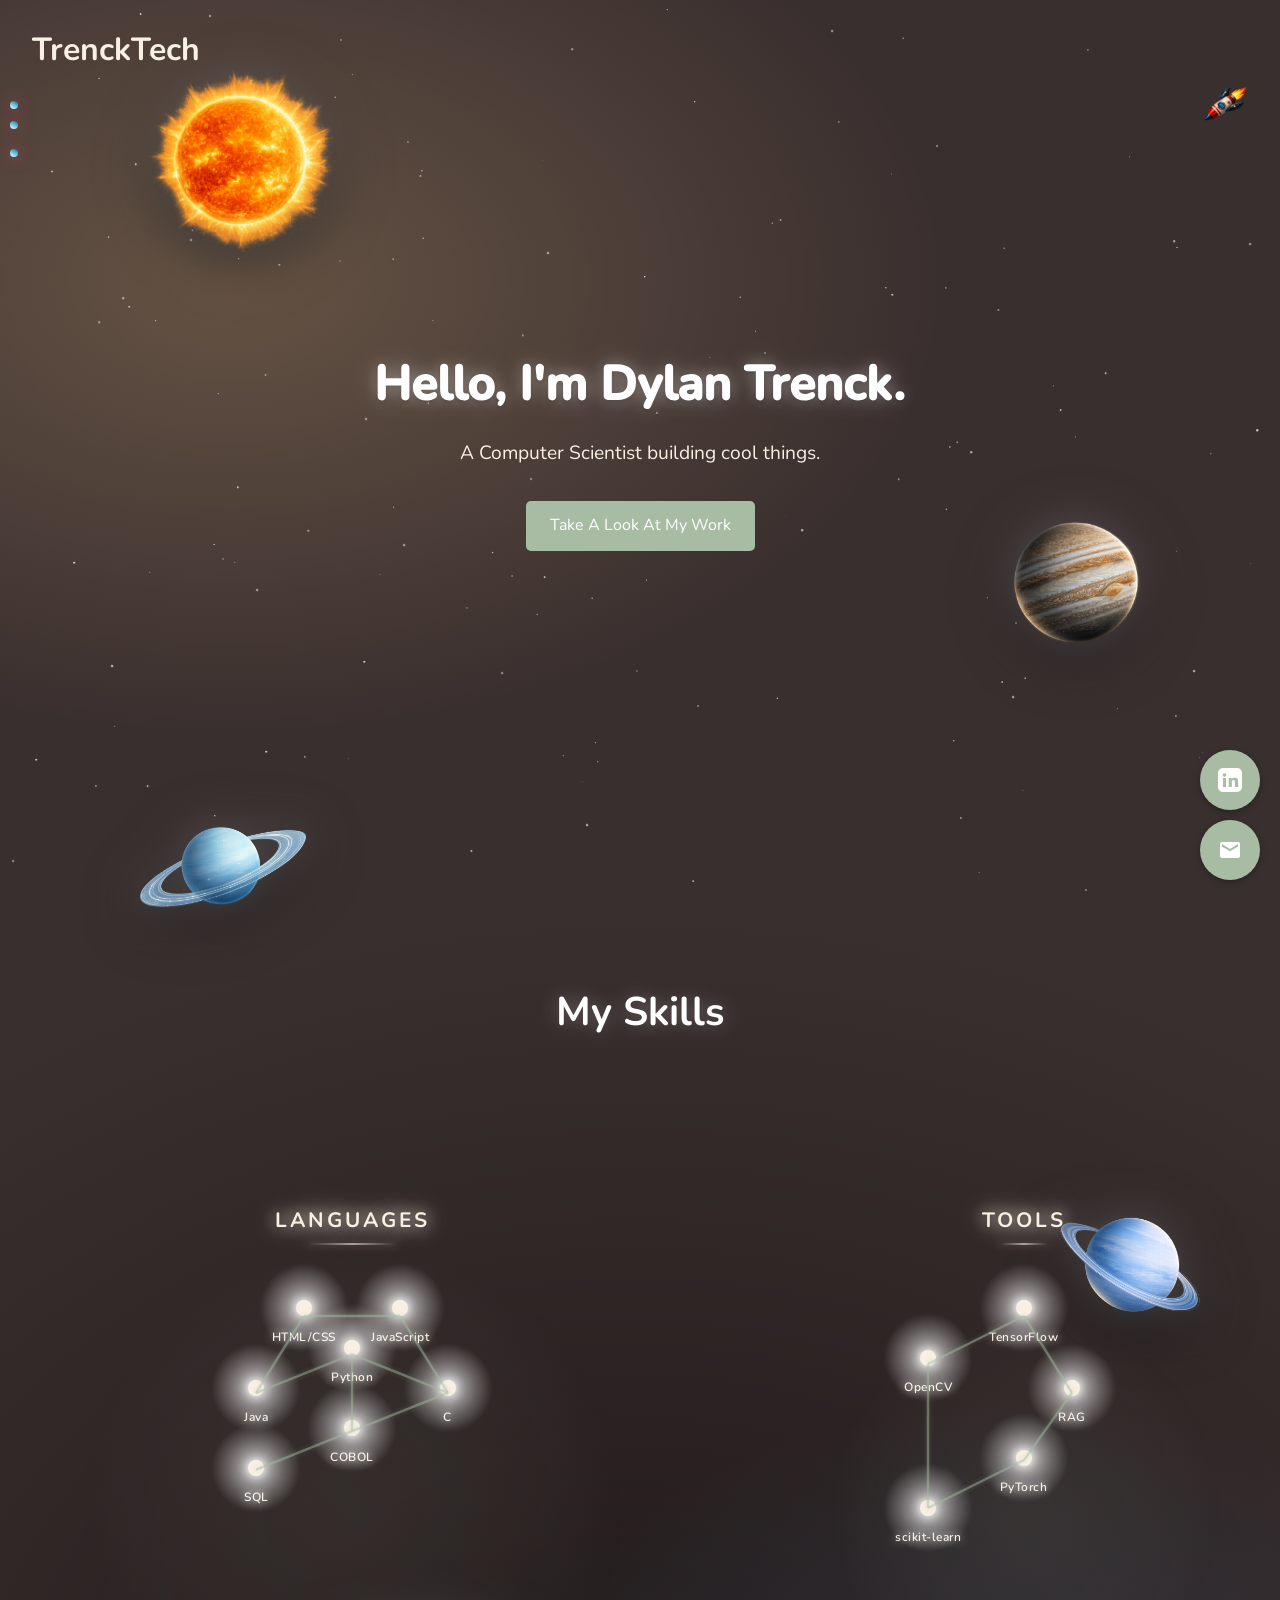
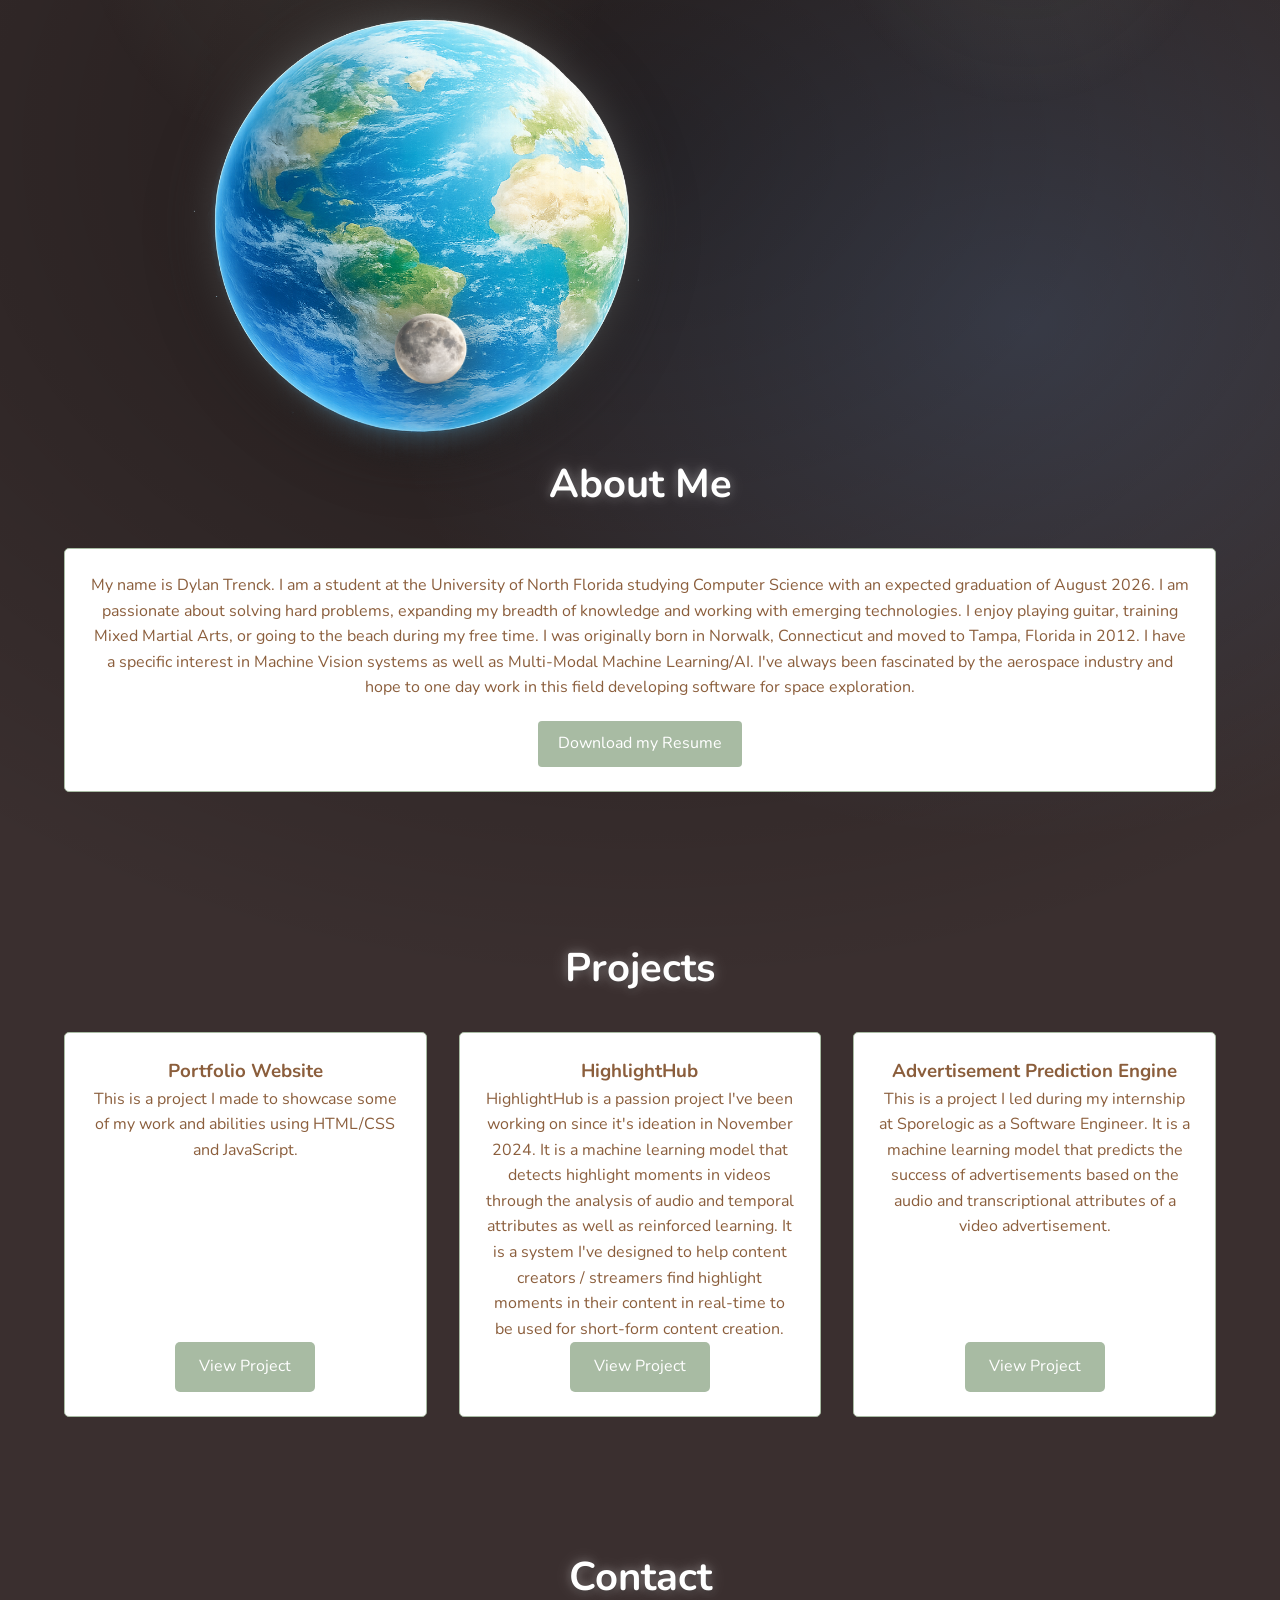
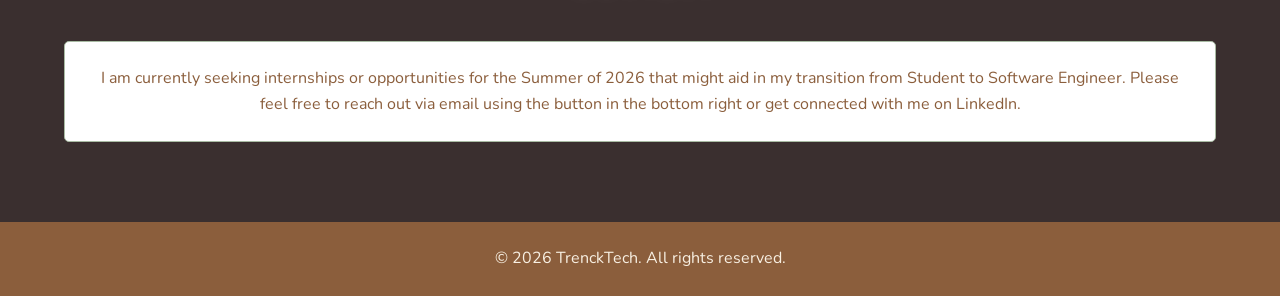
==== index.html @ 8d2ae5d1 "Combine backend/frontend into Languages constellation and add visual enhancements: animated line glo" ====
<!DOCTYPE html>
<html lang="en">
  <head>
    <meta charset="UTF-8" />
    <meta name="viewport" content="width=device-width, initial-scale=1.0" />
    <title>Dylan Trenck</title>
    <link rel="stylesheet" href="style.css" />
    <link rel="icon" type="image/png" sizes="32x32" href="favicon.png" />
    <link
      href="https://fonts.googleapis.com/css2?family=Nunito:wght@200;400;700&display=swap"
      rel="stylesheet"
    />
    <script type="text/javascript" src="https://cdn.emailjs.com/dist/email.min.js"></script>
<script type="text/javascript">
  (function(){
    emailjs.init("MNO8g5jrIziB_MhZz");
  })();
</script>

  </head>
  <body>
    <!-- Background containers for non-interactive elements (rocket, planets, shooting stars) -->
     <div class="background-stars"></div>
    <div class="rocket"></div>
    <img
      src="planets/RealSun.png"
      class="planet sun"
      alt="Planet Sun"
      data-speed="0.2"
    />
    <img
      src="planets/RealJupiter.png"
      class="planet jupiter"
      alt="Planet Jupiter"
      data-speed="0.2"
    />
    <img
      src="planets/RealUranus.png"
      class="planet uranus"
      alt="Planet Uranus"
      data-speed="0.2"
    />
    <img
      src="planets/RealNeptune.png"
      class="planet neptune"
      alt="Planet Neptune"
      data-speed="0.1"
    />
    <img
      src="planets/RealEarth.png"
      class="planet earth"
      alt="Planet Earth"
      data-speed="0.05"
    />
    <img
      src="planets/RealMoon.png"
      class="planet moon"
      alt="Planet Moon"
      data-speed="0.1"
    />

    <!-- Shooting Stars Container -->
    <div class="shooting-stars">
      <div class="shooting-star" style="animation-delay: 0s;"></div>
      <div class="shooting-star" style="animation-delay: 3s;"></div>
      <div class="shooting-star" style="animation-delay: 5s;"></div>
     
    </div>

    <!-- Main content container (scrollable) -->
    <div class="content">
      <a href="index.html" class="site-logo">
              TrenckTech
            </a>

      <!-- Hero Section -->
      <section id="hero">
        <div class="container hero-content">
          <h1>Hello, I'm Dylan Trenck.</h1>
          <p>A Computer Scientist building cool things.</p>
          <a href="#skills" class="btn">Take A Look At My Work</a>
        </div>
      </section>

      <!-- Skills Section -->
      <section id="skills">
        <div class="container">
          <h2>My Skills</h2>
          <div class="constellation-container">
            <svg class="constellation-lines" viewBox="0 0 1200 800" preserveAspectRatio="xMidYMid meet">
              <!-- Languages Constellation - Orion-inspired pattern (7 stars) -->
              <!-- Main belt: Java->Python->C -->
              <line x1="200" y1="280" x2="300" y2="240" class="constellation-line" data-constellation="languages"/>
              <line x1="300" y1="240" x2="400" y2="280" class="constellation-line" data-constellation="languages"/>
              <!-- Top stars: HTML/CSS->JavaScript -->
              <line x1="250" y1="200" x2="350" y2="200" class="constellation-line" data-constellation="languages"/>
              <!-- Bottom stars: COBOL->SQL -->
              <line x1="300" y1="320" x2="200" y2="360" class="constellation-line" data-constellation="languages"/>
              <!-- Cross connections -->
              <line x1="250" y1="200" x2="200" y2="280" class="constellation-line" data-constellation="languages"/>
              <line x1="350" y1="200" x2="400" y2="280" class="constellation-line" data-constellation="languages"/>
              <line x1="300" y1="240" x2="300" y2="320" class="constellation-line" data-constellation="languages"/>
              <line x1="400" y1="280" x2="300" y2="320" class="constellation-line" data-constellation="languages"/>
              
              <!-- Tools Constellation - Lyra (Harp shape) -->
              <!-- Connecting lines forming the harp pattern -->
              <line x1="900" y1="250" x2="1000" y2="200" class="constellation-line" data-constellation="tools"/>
              <line x1="1000" y1="200" x2="1050" y2="280" class="constellation-line" data-constellation="tools"/>
              <line x1="1050" y1="280" x2="1000" y2="350" class="constellation-line" data-constellation="tools"/>
              <line x1="1000" y1="350" x2="900" y2="400" class="constellation-line" data-constellation="tools"/>
              <line x1="900" y1="400" x2="900" y2="250" class="constellation-line" data-constellation="tools"/>
            </svg>
            
            <!-- Languages Constellation Group (Backend + Frontend combined) -->
            <div class="constellation-group" data-constellation="languages">
              <div class="constellation-label" style="left: 25%; top: 12%;">Languages</div>
              
              <!-- Orion-inspired pattern: 7 stars -->
              <!-- Top row: HTML/CSS, JavaScript -->
              <div class="star" data-skill="HTML/CSS" style="left: 20.8%; top: 25%;" data-level="90" data-years="4" data-projects="15">
                <div class="star-glow"></div>
                <div class="star-core"></div>
                <div class="star-label">HTML/CSS</div>
                <div class="star-tooltip">
                  <strong>HTML/CSS</strong><br>
                  Level: Expert (90%)<br>
                  Experience: 4 years<br>
                  Projects: 15+
                </div>
              </div>
              
              <div class="star" data-skill="JavaScript" style="left: 29.2%; top: 25%;" data-level="80" data-years="3" data-projects="10">
                <div class="star-glow"></div>
                <div class="star-core"></div>
                <div class="star-label">JavaScript</div>
                <div class="star-tooltip">
                  <strong>JavaScript</strong><br>
                  Level: Advanced (80%)<br>
                  Experience: 3 years<br>
                  Projects: 10+
                </div>
              </div>
              
              <!-- Middle belt: Java, Python, C -->
              <div class="star" data-skill="Java" style="left: 16.7%; top: 35%;" data-level="90" data-years="4" data-projects="8">
                <div class="star-glow"></div>
                <div class="star-core"></div>
                <div class="star-label">Java</div>
                <div class="star-tooltip">
                  <strong>Java</strong><br>
                  Level: Expert (90%)<br>
                  Experience: 4 years<br>
                  Projects: 8+
                </div>
              </div>
              
              <div class="star" data-skill="Python" style="left: 25%; top: 30%;" data-level="85" data-years="3" data-projects="12">
                <div class="star-glow"></div>
                <div class="star-core"></div>
                <div class="star-label">Python</div>
                <div class="star-tooltip">
                  <strong>Python</strong><br>
                  Level: Advanced (85%)<br>
                  Experience: 3 years<br>
                  Projects: 12+
                </div>
              </div>
              
              <div class="star" data-skill="C" style="left: 33.3%; top: 35%;" data-level="85" data-years="3" data-projects="6">
                <div class="star-glow"></div>
                <div class="star-core"></div>
                <div class="star-label">C</div>
                <div class="star-tooltip">
                  <strong>C</strong><br>
                  Level: Advanced (85%)<br>
                  Experience: 3 years<br>
                  Projects: 6+
                </div>
              </div>
              
              <!-- Bottom row: COBOL, SQL -->
              <div class="star" data-skill="COBOL" style="left: 25%; top: 40%;" data-level="75" data-years="2" data-projects="3">
                <div class="star-glow"></div>
                <div class="star-core"></div>
                <div class="star-label">COBOL</div>
                <div class="star-tooltip">
                  <strong>COBOL</strong><br>
                  Level: Proficient (75%)<br>
                  Experience: 2 years<br>
                  Projects: 3+
                </div>
              </div>
              
              <div class="star" data-skill="SQL" style="left: 16.7%; top: 45%;" data-level="75" data-years="3" data-projects="7">
                <div class="star-glow"></div>
                <div class="star-core"></div>
                <div class="star-label">SQL</div>
                <div class="star-tooltip">
                  <strong>SQL</strong><br>
                  Level: Proficient (75%)<br>
                  Experience: 3 years<br>
                  Projects: 7+
                </div>
              </div>
            </div>
            
            <!-- Tools Constellation Group -->
            <div class="constellation-group" data-constellation="tools">
              <div class="constellation-label" style="left: 83.3%; top: 12%;">Tools</div>
              
              <!-- Lyra harp pattern: 5 stars positioned to form harp shape -->
              <!-- Star 1: Top-left of harp -->
              <div class="star" data-skill="OpenCV" style="left: 75%; top: 31.25%;" data-level="80" data-years="2" data-projects="5">
                <div class="star-glow"></div>
                <div class="star-core"></div>
                <div class="star-label">OpenCV</div>
                <div class="star-tooltip">
                  <strong>OpenCV</strong><br>
                  Level: Advanced (80%)<br>
                  Experience: 2 years<br>
                  Projects: 5+
                </div>
              </div>
              
              <!-- Star 2: Top-center of harp -->
              <div class="star" data-skill="TensorFlow" style="left: 83.3%; top: 25%;" data-level="75" data-years="2" data-projects="4">
                <div class="star-glow"></div>
                <div class="star-core"></div>
                <div class="star-label">TensorFlow</div>
                <div class="star-tooltip">
                  <strong>TensorFlow</strong><br>
                  Level: Proficient (75%)<br>
                  Experience: 2 years<br>
                  Projects: 4+
                </div>
              </div>
              
              <!-- Star 3: Right-center of harp -->
              <div class="star" data-skill="RAG" style="left: 87.5%; top: 35%;" data-level="70" data-years="1" data-projects="2">
                <div class="star-glow"></div>
                <div class="star-core"></div>
                <div class="star-label">RAG</div>
                <div class="star-tooltip">
                  <strong>RAG</strong><br>
                  Level: Intermediate (70%)<br>
                  Experience: 1 year<br>
                  Projects: 2+
                </div>
              </div>
              
              <!-- Star 4: Bottom-right of harp -->
              <div class="star" data-skill="PyTorch" style="left: 83.3%; top: 43.75%;" data-level="70" data-years="1" data-projects="3">
                <div class="star-glow"></div>
                <div class="star-core"></div>
                <div class="star-label">PyTorch</div>
                <div class="star-tooltip">
                  <strong>PyTorch</strong><br>
                  Level: Intermediate (70%)<br>
                  Experience: 1 year<br>
                  Projects: 3+
                </div>
              </div>
              
              <!-- Star 5: Bottom-left of harp -->
              <div class="star" data-skill="scikit-learn" style="left: 75%; top: 50%;" data-level="75" data-years="2" data-projects="6">
                <div class="star-glow"></div>
                <div class="star-core"></div>
                <div class="star-label">scikit-learn</div>
                <div class="star-tooltip">
                  <strong>scikit-learn</strong><br>
                  Level: Proficient (75%)<br>
                  Experience: 2 years<br>
                  Projects: 6+
                </div>
              </div>
            </div>
          </div>
        </div>
      </section>

      <!-- About Section -->
      <section id="about">
        <div class="container">
          <h2>About Me</h2>
          <div style="text-align: center;">
            <div class="textbox">
              <p>
                My name is Dylan Trenck. I am a student at the University of North
                Florida studying Computer Science with an expected graduation of
                August 2026. I am passionate about solving hard problems, expanding
                my breadth of knowledge and working with emerging technologies.
                I enjoy playing guitar, training Mixed Martial Arts, or going to the
                beach during my free time. I was originally born in Norwalk,
                Connecticut and moved to Tampa, Florida in 2012. I have a specific
                interest in Machine Vision systems as well as Multi-Modal Machine Learning/AI. I've always
                been fascinated by the aerospace industry and hope to one day work in this field developing software for space exploration.
              </p>

              <div class="resume-section">
                <a
                  href="resume.pdf"
                  download="Dylan_Trenck_Resume.pdf"
                  class="resume-download-btn"
                  >Download my Resume</a
                >
              </div>
            </div>
          </div>
        </div>
      </section>

      <!-- Projects Section -->
      <section id="projects">
        <div class="container">
          <h2>Projects</h2>
          <div class="projects-grid">
            <div class="project">
              <h3>Portfolio Website</h3>
              <p>
                This is a project I made to showcase some of my work and abilities using HTML/CSS and JavaScript.
              </p>
              <a href="https://github.com/DylanTrenck/dylantrenck.github.io/tree/main" target="_blank" class="btn">View Project</a>
            </div>
            <div class="project">
              <h3>HighlightHub</h3>
              <p>
                HighlightHub is a passion project I've been working on since it's ideation in November 2024. It is a machine
                learning model that detects highlight moments in videos through
                the analysis of audio and temporal attributes as well as
                reinforced learning. It is a system I've designed to help content creators / streamers find highlight moments in their
                content in real-time to be used for short-form content creation.
              </p>
              <a href="https://highlighthub.live/" target="_blank" class="btn">View Project</a>
            </div>
            <div class="project">
              <h3> Advertisement Prediction Engine</h3>
              <p>
                This is a project I led during my internship at Sporelogic as a Software Engineer.
                 It is a machine learning model that predicts the success of advertisements based on the audio and transcriptional attributes of a video advertisement.
              </p>
              <a href="https://github.com/DylanTrenck/Advertisement-Prediction-Engine" target="_blank" class="btn">View Project</a>
            </div>
          </div>
        </div>
      </section>

      <!-- Contact Section -->
      <section id="contact">
        <div class="container">
          <h2>Contact</h2>
          <div style="text-align: center;">
            <div class="textbox">
              <p>
                I am currently seeking internships or opportunities for the Summer
                of 2026 that might aid in my transition from Student to Software
                Engineer. Please feel free to reach out via email using the button in the bottom right
                or get connected with me on LinkedIn.
              </p>
            </div>
          </div>
        </div>
      </section>

      <!-- Footer -->
      <footer>
        <div class="container">
          <p>&copy; 2026 TrenckTech. All rights reserved.</p>
        </div>
      </footer>

    
      <!-- Floating LinkedIn Button -->
      <div id="linkedin-button" class="floating-linkedin-button">
        <!-- Inline SVG for LinkedIn icon -->
        <svg width="24" height="24" viewBox="0 0 24 24" fill="#fff" xmlns="http://www.w3.org/2000/svg">
          <path d="M19 0h-14c-2.762 0-5 2.238-5 5v14c0 2.762 2.238 5 5 5h14c2.762 0 5-2.238 5-5v-14c0-2.762-2.238-5-5-5zm-11 19h-3v-9h3v9zm-1.5-10.3c-.966 0-1.75-.783-1.75-1.75s.784-1.75 1.75-1.75 1.75.783 1.75 1.75-.783 1.75-1.75 1.75zm13.5 10.3h-3v-4.5c0-1.079-.021-2.468-1.503-2.468-1.503 0-1.734 1.173-1.734 2.384v4.584h-3v-9h2.879v1.232h.041c.402-.762 1.385-1.563 2.848-1.563 3.044 0 3.605 2.005 3.605 4.611v4.72z"/>
        </svg>
      </div>

      <!-- Floating Email Button -->
      <div id="question-button" class="floating-question-button">
       <!-- Inline SVG for Email Icon -->
        <svg width="24" height="24" viewBox="0 0 24 24" fill="#fff" xmlns="http://www.w3.org/2000/svg">
          <path d="M20 4H4C2.897 4 2 4.897 2 6V18C2 19.103 2.897 20 4 20H20C21.103 20 22 19.103 22 18V6C22 4.897 21.103 4 20 4ZM20 8.382L12 13.333L4 8.382V6L12 11L20 6V8.382Z" />
        </svg>
      </div>

      <!-- Modal for Question -->
      <div id="question-modal" class="modal">
        <div class="modal-content">
          <span class="close-button">&times;</span>
          <h3>Email Me</h3>
          <form id="contact-form">
            <input type="email" name="reply_to" placeholder="Your Email" required />
            <textarea name="message" placeholder="Your Message" required></textarea>
            <button type="btn">Send E-Mail</button>
          </form>
        </div>
      </div>
      
    </div>
    <!-- end .content -->

    <script src="script.js"></script>
  </body>
</html>
---- style.css ----
/* Base Styles */
html {
  scroll-behavior: smooth;
}

/* Color Variables */
:root {
  --olive: #a8bba3;
  --olive-dark: #8ea884;
  --brown: #8b5e3c;
  --creme: #f8f0e3;
  --text-color: var(--brown);
  --bg-page: #3A2F2F; /* New felt-inspired dark burgundy background */
}

* {
  margin: 0;
  padding: 0;
  box-sizing: border-box;
}

body {
  font-family: 'Nunito', sans-serif;
  line-height: 1.6;
  color: var(--text-color);
  background:
    /* warm glow near the sun (top-left) */
    radial-gradient(1100px 700px at 18% 8%, rgba(255, 210, 140, 0.22), transparent 65%),
    /* cool glow where outer planets sit (right side) */
    radial-gradient(1000px 800px at 80% 55%, rgba(120, 180, 255, 0.16), transparent 65%),
    /* overall vignette to blend into the space background */
    radial-gradient(1600px 1200px at 50% 50%, rgba(0, 0, 0, 0.45), transparent 70%),
    var(--bg-page);
  scroll-behavior: smooth;
}

.thin-text {
  font-weight: 200;
}

.container {
  width: 90%;
  max-width: 1200px;
  margin: 0 auto;
  position: relative;
}

.logo-icon {
  width: 128px;
  height: auto;
  vertical-align: middle;
  margin-right: 0.5rem;
}

h1, h4, h5, h6 {
  -webkit-text-stroke: 2px white;
}

/* Section headers without stroke - using glow effect instead */
section h2 {
  -webkit-text-stroke: none;
  color: #fff;
  text-shadow: 
    0 0 10px rgba(255, 255, 255, 0.3),
    0 0 20px rgba(255, 255, 255, 0.2),
    0 2px 4px rgba(0, 0, 0, 0.3);
}

/* ------------------------------ */
/* Background Stars               */
/* ------------------------------ */

.background-stars {
  position: fixed;
  top: 0;
  left: 0;
  width: 100%;
  height: 100%;
  z-index: -2;
  pointer-events: none;
  overflow: hidden;
}

/* NOTE: this .star is ONLY for the procedural background stars.
   Skill stars in the skills section are styled further down. */
.background-stars .star {
  position: absolute;
  background: radial-gradient(circle, #fff, transparent);
  border-radius: 50%;
  opacity: 0.8;
}

/* ------------------------------ */
/* Shooting Stars                 */
/* ------------------------------ */

.shooting-stars {
  position: fixed;
  top: 10%;
  left: 0;
  width: 100vw;
  height: 100vh;
  pointer-events: none;
  z-index: -1;
}

.shooting-star {
  position: absolute;
  left: 10px;
  width: 8px;
  height: 8px;
  background: linear-gradient(30deg, #ffffff, #42d2fdd9 60%, transparent);
  border-radius: 50%;
  filter: drop-shadow(0 0 8px rgba(255, 64, 129, 0.8));
  opacity: 0;
  animation: shootingStarAnimation 4s ease-in-out infinite;
}

@keyframes float {
  0%   { transform: translateY(0); }
  50%  { transform: translateY(-10px); }
  100% { transform: translateY(0); }
}

@keyframes rotate {
  0% { transform: rotate(0deg); }
  100% { transform: rotate(360deg); }
}

@keyframes moonOrbitAndRotate {
  0% { 
    transform: rotate(0deg) translateX(550px) rotate(0deg);
  }
  100% { 
    transform: rotate(360deg) translateX(550px) rotate(-348deg);
  }
}

@keyframes shootingStarAnimation {
  0% {
    opacity: 0;
    transform: translate(0, 0);
  }
  10% {
    opacity: 1;
  }
  50% {
    opacity: 1;
  }
  100% {
    opacity: 0;
    transform: translate(100vw, 100vh);
  }
}

/* ------------------------------ */
/* Planet Decoration Styles       */
/* ------------------------------ */

.planet {
  position: absolute;
  z-index: 0;
  width: 40px;
  height: 40px;
  pointer-events: none;
  /* soft ambient glow + subtle contact shadow so planets sit into the scene */
  filter:
    drop-shadow(0 0 22px rgba(255, 255, 255, 0.25))
    drop-shadow(0 10px 25px rgba(0, 0, 0, 0.75));
  animation: float 7s ease-in-out infinite, rotate 80s linear infinite;

}

.planet.sun {
  top: 50px;
  width: 350px;
  height: auto;
  left: 5%;
}

.planet.jupiter {
  top: 500px;
  width: 250px;
  height: auto;
  right: 80px;
}

.planet.uranus {
  top: 800px;
  width: 200px;
  height: auto;
  left: 120px;
}

.planet.neptune {
  top: 1200px;
  width: 200px;
  height: auto;
  right: 50px;
}

.planet.earth {
  top: 1550px;
  width: 850px;
  height: auto;
  left: 5px;
}

.planet.moon {
  top: 1900px;
  left: 355px;
  width: 150px;
  height: auto;
  transform-origin: center center;
  animation: moonOrbitAndRotate 54s linear infinite;
}

/* ------------------------------ */
/* Rocket Styles                  */
/* ------------------------------ */
.rocket {
  position: fixed;
  top: 80px;
  right: 30px;
  width: 50px;
  height: 50px;
  background: url('planets/RealRocket.png') no-repeat center center;
  background-size: contain;
  transition: transform 0.1s linear;
  z-index: 0;
}

/* ------------------------------ */
/* Navbar Styles                  */
/* ------------------------------ */
.navbar {
  background: var(--bg-page);
  border-bottom: 1px solid var(--olive);
  position: fixed;
  width: 100%;
  top: 0;
  left: 0;
  z-index: 100;
}
.navbar .container {
  display: flex;
  align-items: center;
  justify-content: space-between;
  padding: 1rem 0;
}
.logo {
  font-size: 1.5rem;
  font-weight: bold;
  text-decoration: none;
  color: var(--creme);
}
.site-logo {
  font-size: 2rem;
  font-weight: 700;
  text-decoration: none;
  color: var(--creme) !important;
  position: fixed;
  top: 1.5rem;
  left: 2rem;
  z-index: 100;
  font-family: 'Nunito', sans-serif;
}
.nav-links {
  list-style: none;
  display: flex;
}
.nav-links li {
  margin-left: 2rem;
}
.nav-links a {
  text-decoration: none;
  color: var(--creme);
  transition: color 0.3s;
}
.nav-links a:hover {
  color: var(--olive);
}

/* Hamburger Menu */
.hamburger {
  display: none;
  flex-direction: column;
  cursor: pointer;
}
.hamburger span {
  height: 3px;
  width: 25px;
  background: var(--creme);
  margin-bottom: 4px;
  border-radius: 5px;
}

/* ------------------------------ */
/* Hero Section                   */
/* ------------------------------ */
#hero {
  position: relative;
  height: 100vh;
  display: flex;
  align-items: center;
  justify-content: center;
  background: transparent;
  padding-top: 60px;
  text-align: center;
  z-index: 2;
}

.hero-content h1 {
  font-size: 3rem;
  margin-bottom: 1rem;
  color: #fff;
  -webkit-text-stroke: none;
  text-shadow: 
    0 0 15px rgba(255, 255, 255, 0.4),
    0 0 30px rgba(255, 255, 255, 0.3),
    0 2px 6px rgba(0, 0, 0, 0.4);
}
.hero-content p {
  font-size: 1.2rem;
  margin-bottom: 2rem;
  color: var(--creme);
}
.hero-content h1,
.hero-content p {
  text-align: center;
}
.btn {
  display: inline-block;
  background: var(--olive);
  color: #fff;
  padding: 0.75rem 1.5rem;
  text-decoration: none;
  border-radius: 5px;
  transition: background 0.3s;
}

.project .btn {
  margin-top: auto;
  align-self: center;
}
.btn:hover {
  background: var(--olive-dark);
}

/* ------------------------------ */
/* Skills Section Styles          */
/* ------------------------------ */
#skills {
  padding: 5rem 0;
  background: transparent;
  z-index: 2;
  min-height: 800px;
}
#skills h2 {
  text-align: center;
  font-size: 2.5rem;
  margin-bottom: 4rem;
  color: #fff;
  text-shadow: 0 0 20px rgba(255, 255, 255, 0.3);
  font-weight: 700;
}

/* Constellation Container */
.constellation-container {
  position: relative;
  width: 100%;
  max-width: 1200px;
  height: 800px;
  margin: 0 auto;
  overflow: visible;
}

/* Constellation Labels */
.constellation-label {
  position: absolute;
  color: var(--creme);
  font-size: 1.3rem;
  font-weight: 700;
  text-transform: uppercase;
  letter-spacing: 3px;
  text-shadow: 
    0 0 15px rgba(248, 240, 227, 1),
    0 0 30px rgba(248, 240, 227, 0.7),
    0 0 45px rgba(248, 240, 227, 0.4),
    0 2px 8px rgba(0, 0, 0, 0.7);
  transform: translate(-50%, 15px);
  z-index: 5;
  opacity: 0;
  transition: opacity 0.6s ease, transform 0.6s ease, color 0.4s ease, text-shadow 0.4s ease;
  margin-bottom: 20px;
}

.constellation-label::after {
  content: '';
  position: absolute;
  bottom: -8px;
  left: 50%;
  transform: translateX(-50%);
  width: 60%;
  height: 2px;
  background: linear-gradient(90deg, transparent, var(--creme), transparent);
  opacity: 0.6;
  box-shadow: 0 0 8px rgba(248, 240, 227, 0.5);
}

.constellation-group.visible .constellation-label {
  opacity: 1;
  transform: translate(-50%, 0);
}

.constellation-group:hover .constellation-label {
  color: var(--creme);
  text-shadow: 
    0 0 15px rgba(248, 240, 227, 0.8),
    0 0 30px rgba(248, 240, 227, 0.5),
    0 2px 6px rgba(0, 0, 0, 0.6);
  transform: translate(-50%, 0) scale(1.1);
}

/* Scroll reveal for constellation groups */
.constellation-group {
  position: absolute;
  top: 0;
  left: 0;
  width: 100%;
  height: 100%;
  opacity: 0;
  transform: translateY(30px);
  transition: all 0.6s ease, opacity 0.6s ease, transform 0.6s ease;
  pointer-events: none;
}

/* Staggered entrance animations */
.constellation-group[data-constellation="languages"] {
  transition-delay: 0s;
}

.constellation-group[data-constellation="tools"] {
  transition-delay: 0.3s;
}

/* Background glow for each constellation */
.constellation-group::before {
  content: '';
  position: absolute;
  top: 50%;
  left: 50%;
  transform: translate(-50%, -50%);
  width: 500px;
  height: 500px;
  border-radius: 50%;
  background: radial-gradient(circle, rgba(168, 187, 163, 0.08) 0%, rgba(168, 187, 163, 0.03) 50%, transparent 70%);
  opacity: 0;
  transition: opacity 0.6s ease;
  pointer-events: none;
  z-index: 0;
}

.constellation-group[data-constellation="languages"]::before {
  left: 25%;
  width: 600px;
  height: 500px;
}

.constellation-group[data-constellation="tools"]::before {
  left: 83.3%;
  width: 400px;
  height: 400px;
}

.constellation-group.visible::before {
  opacity: 1;
}

.constellation-group:hover::before {
  opacity: 1;
  background: radial-gradient(circle, rgba(168, 187, 163, 0.15) 0%, rgba(168, 187, 163, 0.06) 50%, transparent 70%);
}

.constellation-group .star {
  pointer-events: auto;
}

.constellation-group.visible {
  opacity: 1;
  transform: translateY(0);
}

/* Hide center connection stars */
.star[data-skill="center"],
.star[data-skill="center-frontend"],
.star[data-skill="center-db"] {
  pointer-events: none;
}

.star[data-skill="center"] .star-label,
.star[data-skill="center-frontend"] .star-label,
.star[data-skill="center-db"] .star-label {
  display: none;
}

/* Constellation Lines SVG */
.constellation-lines {
  position: absolute;
  top: 0;
  left: 0;
  width: 100%;
  height: 100%;
  pointer-events: none;
  z-index: 1;
  opacity: 0.7;
  transition: opacity 0.4s ease;
}

.constellation-line {
  stroke: var(--olive);
  stroke-width: 2.5;
  stroke-opacity: 0.7;
  transition: all 0.4s cubic-bezier(0.4, 0, 0.2, 1);
  filter: drop-shadow(0 0 3px rgba(168, 187, 163, 0.5));
  animation: lineGlow 3s ease-in-out infinite;
}

@keyframes lineGlow {
  0%, 100% {
    stroke-opacity: 0.7;
    filter: drop-shadow(0 0 3px rgba(168, 187, 163, 0.5));
  }
  50% {
    stroke-opacity: 0.9;
    filter: drop-shadow(0 0 6px rgba(168, 187, 163, 0.8));
  }
}

.constellation-group:hover ~ .constellation-lines .constellation-line[data-constellation],
.constellation-group:hover .constellation-lines .constellation-line[data-constellation] {
  stroke-opacity: 0.7;
  stroke-width: 2;
  filter: drop-shadow(0 0 4px rgba(168, 187, 163, 0.6));
}

/* Star Elements */
.star {
  position: absolute;
  transform: translate(-50%, -50%);
  cursor: pointer;
  z-index: 10;
  transition: all 0.4s cubic-bezier(0.4, 0, 0.2, 1);
}

.star:hover {
  transform: translate(-50%, -50%) scale(1.4);
  z-index: 30;
}

/* Underglow effect */
.star::before {
  content: '';
  position: absolute;
  top: 50%;
  left: 50%;
  transform: translate(-50%, -50%);
  width: 100px;
  height: 100px;
  border-radius: 50%;
  background: radial-gradient(circle, rgba(168, 187, 163, 0.4) 0%, rgba(168, 187, 163, 0) 70%);
  opacity: 0;
  transition: opacity 0.4s ease, transform 0.4s ease;
  pointer-events: none;
  z-index: -1;
}

.star:hover::before {
  opacity: 1;
  transform: translate(-50%, -50%) scale(1.5);
  animation: pulseGlow 2s ease-in-out infinite;
}

.constellation-group:hover .star::before {
  opacity: 0.3;
  transform: translate(-50%, -50%) scale(1.2);
}

.star-glow {
  position: absolute;
  width: 90px;
  height: 90px;
  border-radius: 50%;
  background: radial-gradient(circle, rgba(255, 255, 255, 0.7) 0%, rgba(255, 255, 255, 0.3) 40%, rgba(255, 255, 255, 0) 70%);
  top: 50%;
  left: 50%;
  transform: translate(-50%, -50%);
  animation: twinkle 3s ease-in-out infinite;
  pointer-events: none;
  z-index: 1;
  filter: blur(1px);
}

.star-core {
  position: absolute;
  width: 16px;
  height: 16px;
  border-radius: 50%;
  background: var(--creme);
  top: 50%;
  left: 50%;
  transform: translate(-50%, -50%);
  box-shadow: 
    0 0 8px rgba(255, 255, 255, 0.9),
    0 0 16px rgba(255, 255, 255, 0.6),
    0 0 24px rgba(255, 255, 255, 0.4),
    0 0 32px rgba(255, 255, 255, 0.2);
  pointer-events: none;
  z-index: 2;
  transition: all 0.4s ease;
}

.star:hover .star-core {
  width: 18px;
  height: 18px;
  box-shadow: 
    0 0 12px rgba(255, 255, 255, 1),
    0 0 24px rgba(255, 255, 255, 0.8),
    0 0 36px rgba(255, 255, 255, 0.6),
    0 0 48px rgba(255, 255, 255, 0.4);
}

.star-label {
  position: absolute;
  top: 50%;
  left: 50%;
  transform: translate(-50%, -50%);
  color: var(--creme);
  font-size: 0.75rem;
  font-weight: 600;
  text-shadow: 
    0 0 8px rgba(255, 255, 255, 0.8),
    0 0 16px rgba(255, 255, 255, 0.4),
    0 2px 4px rgba(0, 0, 0, 0.3);
  pointer-events: none;
  white-space: nowrap;
  margin-top: 30px;
  letter-spacing: 0.5px;
  transition: all 0.4s ease;
}

.star:hover .star-label {
  font-size: 0.85rem;
  text-shadow: 
    0 0 12px rgba(255, 255, 255, 1),
    0 0 24px rgba(255, 255, 255, 0.6),
    0 2px 6px rgba(0, 0, 0, 0.4);
}

.star-tooltip {
  position: absolute;
  bottom: calc(100% + 20px);
  left: 50%;
  transform: translateX(-50%) translateY(10px);
  background: linear-gradient(135deg, rgba(58, 47, 47, 0.98) 0%, rgba(45, 35, 35, 0.98) 100%);
  color: var(--creme);
  padding: 1rem 1.25rem;
  border-radius: 12px;
  border: 1px solid var(--olive);
  font-size: 0.875rem;
  white-space: nowrap;
  opacity: 0;
  pointer-events: none;
  transition: all 0.4s cubic-bezier(0.4, 0, 0.2, 1);
  z-index: 100;
  box-shadow: 
    0 8px 32px rgba(0, 0, 0, 0.6),
    0 0 20px rgba(168, 187, 163, 0.2),
    inset 0 1px 0 rgba(255, 255, 255, 0.1);
  backdrop-filter: blur(10px);
  line-height: 1.6;
}

.star-tooltip strong {
  color: var(--olive);
  font-weight: 700;
  display: block;
  margin-bottom: 0.25rem;
  font-size: 1rem;
}

.star-tooltip::after {
  content: '';
  position: absolute;
  top: 100%;
  left: 50%;
  transform: translateX(-50%);
  border: 8px solid transparent;
  border-top-color: rgba(58, 47, 47, 0.98);
  filter: drop-shadow(0 2px 4px rgba(0, 0, 0, 0.3));
}

.star:hover .star-tooltip {
  opacity: 1;
  transform: translateX(-50%) translateY(0);
}

.star:hover .star-glow {
  animation: twinkle 1s ease-in-out infinite;
  width: 100px;
  height: 100px;
}

/* Constellation Group Hover Effect - properties merged above */

.constellation-group:hover .star {
  transform: translate(-50%, -50%) scale(1.15);
}

.constellation-group:hover .constellation-lines {
  opacity: 0.6;
}

/* Animations */
@keyframes twinkle {
  0%, 100% {
    opacity: 0.6;
    transform: translate(-50%, -50%) scale(1);
  }
  50% {
    opacity: 1;
    transform: translate(-50%, -50%) scale(1.15);
  }
}

@keyframes pulseGlow {
  0%, 100% {
    opacity: 0.4;
    transform: translate(-50%, -50%) scale(1.5);
  }
  50% {
    opacity: 0.7;
    transform: translate(-50%, -50%) scale(1.8);
  }
}

/* Responsive adjustments */
@media (max-width: 768px) {
  .constellation-container {
    height: 650px;
    max-width: 100%;
  }
  
  #skills {
    min-height: 650px;
    padding: 3rem 0;
  }
  
  .star-label {
    font-size: 0.65rem;
    margin-top: 40px;
  }
  
  .star-tooltip {
    font-size: 0.75rem;
    padding: 0.75rem 1rem;
  }
  
  .star-glow {
    width: 60px;
    height: 60px;
  }
  
  .star::before {
    width: 80px;
    height: 80px;
  }
}

/* ------------------------------ */
/* Text Box Style for Sections    */
/* ------------------------------ */
.textbox {
  background: #fff;
  padding: 1.5rem;
  border: 1px solid var(--olive);
  border-radius: 5px;
  text-align: center;
  margin: 1rem 0;
}

/* ------------------------------ */
/* Section Styles                 */
/* ------------------------------ */
section {
  padding: 4rem 0;
}
section h2 {
  text-align: center;
  font-size: 2.5rem;
  margin-bottom: 2rem;
  color: #fff;
}

/* ------------------------------ */
/* Projects Grid                  */
/* ------------------------------ */
.projects-grid {
  display: grid;
  grid-template-columns: repeat(auto-fit, minmax(280px, 1fr));
  gap: 2rem;
}
.project {
  background: #fff;
  padding: 1.5rem;
  border: 1px solid var(--olive);
  border-radius: 5px;
  text-align: center;
  transition: transform 0.3s;
  display: flex;
  flex-direction: column;
}
.project:hover {
  transform: translateY(-5px);
}

/* ------------------------------ */
/* Footer                         */
/* ------------------------------ */
footer {
  background: var(--brown);
  color: var(--creme);
  text-align: center;
  padding: 1.5rem 0;
}

/* ------------------------------ */
/* Responsive Styles              */
/* ------------------------------ */
@media (max-width: 768px) {
  .nav-links {
    display: none;
    flex-direction: column;
    background: var(--bg-page);
    position: absolute;
    top: 60px;
    right: 0;
    width: 200px;
    border: 1px solid var(--olive);
  }
  .nav-links li {
    margin: 1rem;
  }
  .hamburger {
    display: flex;
  }
  .nav-links.active {
    display: flex;
  }

  /* Responsive Planet Adjustments */
  .planet.sun {
    top: 30px;
    width: 50vw;
    left: 5%;
  }
  .planet.jupiter {
    top: 300px;
    width: 40vw;
    right: 5%;
  }
  .planet.uranus {
    top: 500px;
    width: 35vw;
    left: 5%;
  }
  .planet.neptune {
    top: 700px;
    width: 35vw;
    right: 5%;
  }
  .planet.earth {
    top: 900px;
    width: 90vw;
    left: 5%;
  }
  .planet.moon {
    top: 1000px;
    width: 15vw;
    left: 60%;
  }
}

/* ------------------------------ */
/* Floating Question Button       */
/* ------------------------------ */
.floating-question-button {
  position: fixed;
  bottom: 20px;
  right: 20px;
  background: var(--olive);
  color: #fff;
  border-radius: 50%;
  width: 60px;
  height: 60px;
  display: flex;
  align-items: center;
  justify-content: center;
  cursor: pointer;
  box-shadow: 0 2px 6px rgba(0, 0, 0, 0.3);
  font-size: 2rem;
  z-index: 1000;
  transition: background 0.3s;
}
.floating-question-button:hover {
  background: var(--olive-dark);
}
.floating-linkedin-button {
  position: fixed;
  bottom: 90px;
  right: 20px;
  background: var(--olive);
  color: #fff;
  border-radius: 50%;
  width: 60px;
  height: 60px;
  display: flex;
  align-items: center;
  justify-content: center;
  cursor: pointer;
  box-shadow: 0 2px 6px rgba(0, 0, 0, 0.3);
  font-size: 2rem;
  z-index: 1000;
  transition: background 0.3s;
}
.floating-linkedin-button:hover {
  background: var(--olive-dark);
}

/* ------------------------------ */
/* Modal Styles                   */
/* ------------------------------ */
.modal {
  display: none;
  position: fixed;
  z-index: 1100;
  left: 0;
  top: 0;
  width: 100%;
  height: 100%;
  overflow: auto;
  background-color: rgba(0, 0, 0, 0.5);
}
.modal-content {
  background-color: var(--creme);
  margin: 10% auto;
  padding: 20px;
  border: 1px solid var(--olive);
  width: 80%;
  max-width: 400px;
  border-radius: 5px;
  position: relative;
  text-align: center;
}
.close-button {
  position: absolute;
  top: 10px;
  right: 15px;
  font-size: 1.5rem;
  color: var(--olive-dark);
  cursor: pointer;
}

#contact-form {
  display: flex;
  flex-direction: column;
  gap: 15px;
  margin-top: 15px;
}

/* Input and textarea styling */
#contact-form input {
  border: 1px solid var(--olive);
  border-radius: 4px;
  padding: 10px;
  font-size: 1rem;
  width: 100%;
  min-height: 40px;
}

#contact-form textarea {
  border: 1px solid var(--olive);
  border-radius: 4px;
  padding: 10px;
  font-size: 1rem;
  width: 100%;
}

/* Button styling */
#contact-form button {
  border: none;
  border-radius: 4px;
  background: var(--olive);
  color: var(--creme);
  padding: 10px;
  font-size: 1rem;
  cursor: pointer;
  transition: background 0.3s ease;
}

#contact-form button:hover {
  background: var(--olive-dark);
}

/* ------------------------------ */
/* Resume Download Button Styles  */
/* ------------------------------ */
.resume-section {
  margin-top: 20px;
  text-align: center;
}
.resume-download-btn {
  display: inline-block;
  padding: 10px 20px;
  background: var(--olive);
  color: #fff;
  text-decoration: none;
  border-radius: 4px;
  transition: background 0.3s ease;
}
.resume-download-btn:hover {
  background: var(--olive-dark);
}

/* ------------------------------ */
/* Main Content Container         */
/* ------------------------------ */
.content {
  position: relative;
  z-index: 1;
}
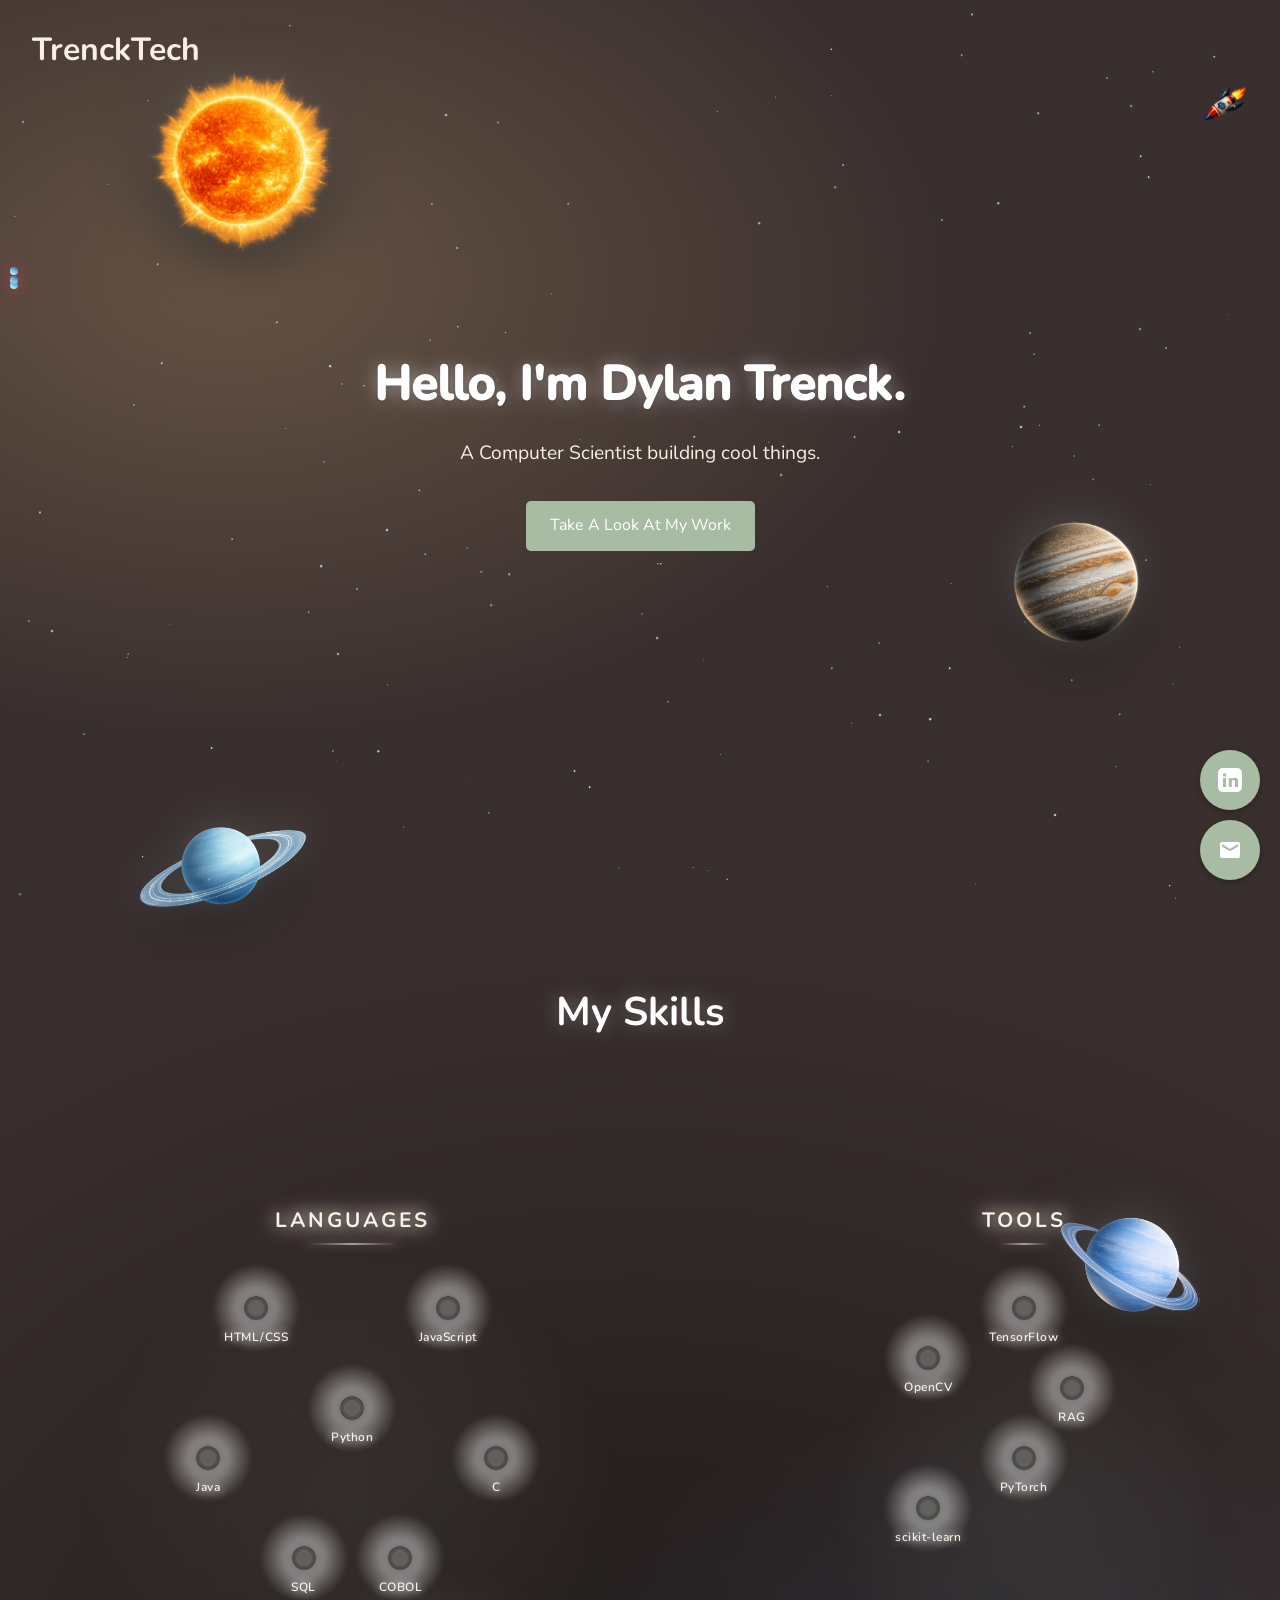
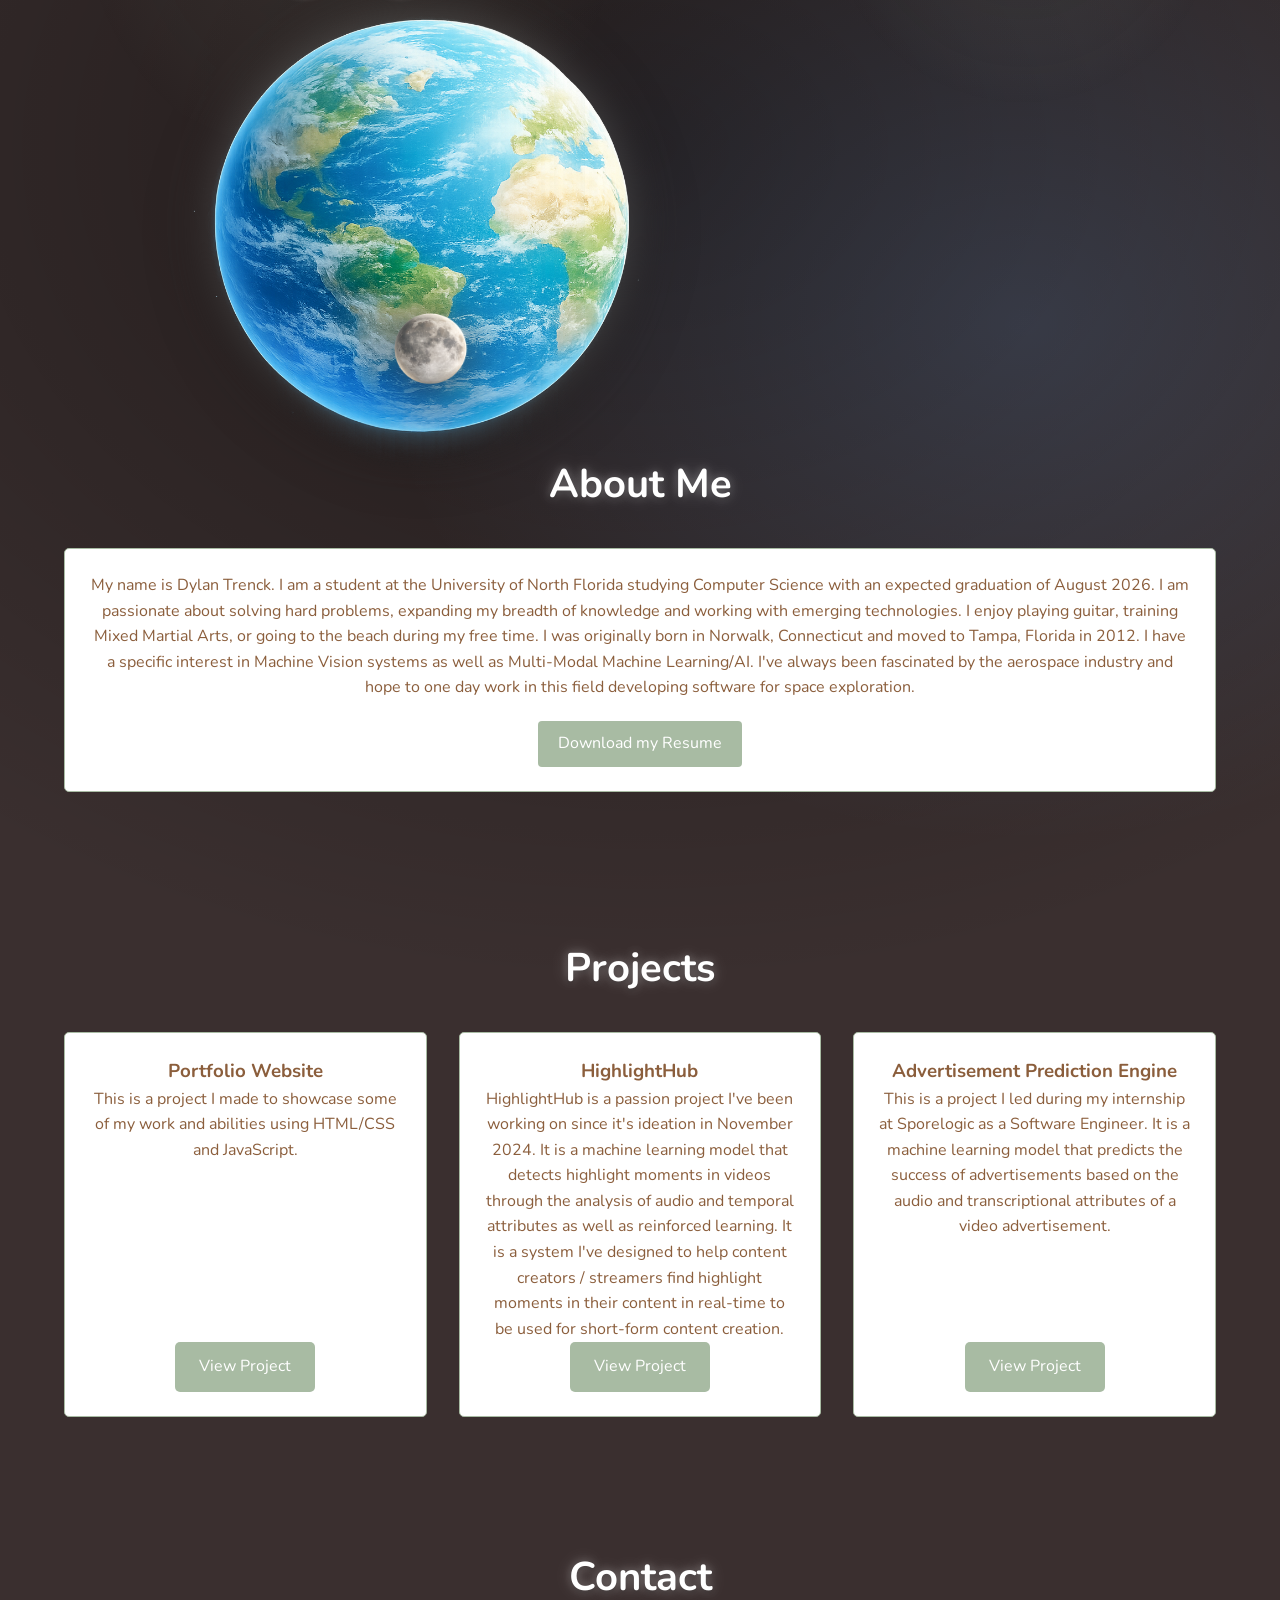
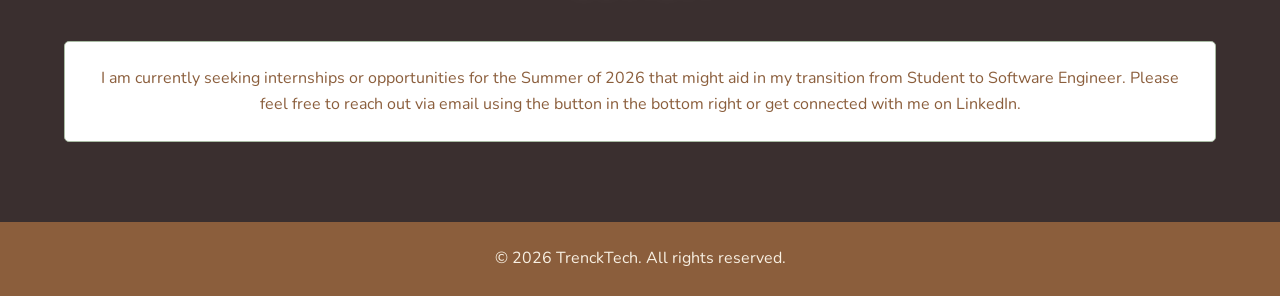
==== commit 02692aca: "Redesign Languages constellation as network pattern with Python as hub, fix z-index so stars appear " ====
--- a/index.html
+++ b/index.html
@@ -88,19 +88,25 @@
           <h2>My Skills</h2>
           <div class="constellation-container">
             <svg class="constellation-lines" viewBox="0 0 1200 800" preserveAspectRatio="xMidYMid meet">
-              <!-- Languages Constellation - Orion-inspired pattern (7 stars) -->
-              <!-- Main belt: Java->Python->C -->
-              <line x1="200" y1="280" x2="300" y2="240" class="constellation-line" data-constellation="languages"/>
-              <line x1="300" y1="240" x2="400" y2="280" class="constellation-line" data-constellation="languages"/>
-              <!-- Top stars: HTML/CSS->JavaScript -->
-              <line x1="250" y1="200" x2="350" y2="200" class="constellation-line" data-constellation="languages"/>
-              <!-- Bottom stars: COBOL->SQL -->
-              <line x1="300" y1="320" x2="200" y2="360" class="constellation-line" data-constellation="languages"/>
-              <!-- Cross connections -->
-              <line x1="250" y1="200" x2="200" y2="280" class="constellation-line" data-constellation="languages"/>
-              <line x1="350" y1="200" x2="400" y2="280" class="constellation-line" data-constellation="languages"/>
-              <line x1="300" y1="240" x2="300" y2="320" class="constellation-line" data-constellation="languages"/>
-              <line x1="400" y1="280" x2="300" y2="320" class="constellation-line" data-constellation="languages"/>
+              <!-- Languages Constellation - Network pattern with Python as central hub -->
+              <!-- Python (center at 300, 300) to all other languages -->
+              <!-- Python to HTML/CSS (200, 200) -->
+              <line x1="300" y1="300" x2="200" y2="200" class="constellation-line" data-constellation="languages"/>
+              <!-- Python to JavaScript (400, 200) -->
+              <line x1="300" y1="300" x2="400" y2="200" class="constellation-line" data-constellation="languages"/>
+              <!-- Python to Java (150, 350) -->
+              <line x1="300" y1="300" x2="150" y2="350" class="constellation-line" data-constellation="languages"/>
+              <!-- Python to C (450, 350) -->
+              <line x1="300" y1="300" x2="450" y2="350" class="constellation-line" data-constellation="languages"/>
+              <!-- Python to SQL (250, 450) -->
+              <line x1="300" y1="300" x2="250" y2="450" class="constellation-line" data-constellation="languages"/>
+              <!-- Python to COBOL (350, 450) -->
+              <line x1="300" y1="300" x2="350" y2="450" class="constellation-line" data-constellation="languages"/>
+              <!-- Additional connections for visual interest -->
+              <line x1="200" y1="200" x2="150" y2="350" class="constellation-line" data-constellation="languages"/>
+              <line x1="400" y1="200" x2="450" y2="350" class="constellation-line" data-constellation="languages"/>
+              <line x1="200" y1="200" x2="250" y2="450" class="constellation-line" data-constellation="languages"/>
+              <line x1="150" y1="350" x2="250" y2="450" class="constellation-line" data-constellation="languages"/>
               
               <!-- Tools Constellation - Lyra (Harp shape) -->
               <!-- Connecting lines forming the harp pattern -->
@@ -115,9 +121,9 @@
             <div class="constellation-group" data-constellation="languages">
               <div class="constellation-label" style="left: 25%; top: 12%;">Languages</div>
               
-              <!-- Orion-inspired pattern: 7 stars -->
-              <!-- Top row: HTML/CSS, JavaScript -->
-              <div class="star" data-skill="HTML/CSS" style="left: 20.8%; top: 25%;" data-level="90" data-years="4" data-projects="15">
+              <!-- Network pattern: Python as central hub, 7 stars -->
+              <!-- Top-left: HTML/CSS -->
+              <div class="star" data-skill="HTML/CSS" style="left: 16.7%; top: 25%;" data-level="90" data-years="4" data-projects="15">
                 <div class="star-glow"></div>
                 <div class="star-core"></div>
                 <div class="star-label">HTML/CSS</div>
@@ -129,7 +135,8 @@
                 </div>
               </div>
               
-              <div class="star" data-skill="JavaScript" style="left: 29.2%; top: 25%;" data-level="80" data-years="3" data-projects="10">
+              <!-- Top-right: JavaScript -->
+              <div class="star" data-skill="JavaScript" style="left: 33.3%; top: 25%;" data-level="80" data-years="3" data-projects="10">
                 <div class="star-glow"></div>
                 <div class="star-core"></div>
                 <div class="star-label">JavaScript</div>
@@ -141,8 +148,21 @@
                 </div>
               </div>
               
-              <!-- Middle belt: Java, Python, C -->
-              <div class="star" data-skill="Java" style="left: 16.7%; top: 35%;" data-level="90" data-years="4" data-projects="8">
+              <!-- Center: Python (hub) -->
+              <div class="star" data-skill="Python" style="left: 25%; top: 37.5%;" data-level="85" data-years="3" data-projects="12">
+                <div class="star-glow"></div>
+                <div class="star-core"></div>
+                <div class="star-label">Python</div>
+                <div class="star-tooltip">
+                  <strong>Python</strong><br>
+                  Level: Advanced (85%)<br>
+                  Experience: 3 years<br>
+                  Projects: 12+
+                </div>
+              </div>
+              
+              <!-- Left: Java -->
+              <div class="star" data-skill="Java" style="left: 12.5%; top: 43.75%;" data-level="90" data-years="4" data-projects="8">
                 <div class="star-glow"></div>
                 <div class="star-core"></div>
                 <div class="star-label">Java</div>
@@ -154,19 +174,8 @@
                 </div>
               </div>
               
-              <div class="star" data-skill="Python" style="left: 25%; top: 30%;" data-level="85" data-years="3" data-projects="12">
-                <div class="star-glow"></div>
-                <div class="star-core"></div>
-                <div class="star-label">Python</div>
-                <div class="star-tooltip">
-                  <strong>Python</strong><br>
-                  Level: Advanced (85%)<br>
-                  Experience: 3 years<br>
-                  Projects: 12+
-                </div>
-              </div>
-              
-              <div class="star" data-skill="C" style="left: 33.3%; top: 35%;" data-level="85" data-years="3" data-projects="6">
+              <!-- Right: C -->
+              <div class="star" data-skill="C" style="left: 37.5%; top: 43.75%;" data-level="85" data-years="3" data-projects="6">
                 <div class="star-glow"></div>
                 <div class="star-core"></div>
                 <div class="star-label">C</div>
@@ -178,8 +187,21 @@
                 </div>
               </div>
               
-              <!-- Bottom row: COBOL, SQL -->
-              <div class="star" data-skill="COBOL" style="left: 25%; top: 40%;" data-level="75" data-years="2" data-projects="3">
+              <!-- Bottom-left: SQL -->
+              <div class="star" data-skill="SQL" style="left: 20.8%; top: 56.25%;" data-level="75" data-years="3" data-projects="7">
+                <div class="star-glow"></div>
+                <div class="star-core"></div>
+                <div class="star-label">SQL</div>
+                <div class="star-tooltip">
+                  <strong>SQL</strong><br>
+                  Level: Proficient (75%)<br>
+                  Experience: 3 years<br>
+                  Projects: 7+
+                </div>
+              </div>
+              
+              <!-- Bottom-right: COBOL -->
+              <div class="star" data-skill="COBOL" style="left: 29.2%; top: 56.25%;" data-level="75" data-years="2" data-projects="3">
                 <div class="star-glow"></div>
                 <div class="star-core"></div>
                 <div class="star-label">COBOL</div>
@@ -188,18 +210,6 @@
                   Level: Proficient (75%)<br>
                   Experience: 2 years<br>
                   Projects: 3+
-                </div>
-              </div>
-              
-              <div class="star" data-skill="SQL" style="left: 16.7%; top: 45%;" data-level="75" data-years="3" data-projects="7">
-                <div class="star-glow"></div>
-                <div class="star-core"></div>
-                <div class="star-label">SQL</div>
-                <div class="star-tooltip">
-                  <strong>SQL</strong><br>
-                  Level: Proficient (75%)<br>
-                  Experience: 3 years<br>
-                  Projects: 7+
                 </div>
               </div>
             </div>
--- a/style.css
+++ b/style.css
@@ -513,26 +513,25 @@
   height: 100%;
   pointer-events: none;
   z-index: 1;
-  opacity: 0.7;
-  transition: opacity 0.4s ease;
+  opacity: 0;
+  transition: opacity 0.6s ease;
 }
 
 .constellation-line {
   stroke: var(--olive);
   stroke-width: 2.5;
-  stroke-opacity: 0.7;
-  transition: all 0.4s cubic-bezier(0.4, 0, 0.2, 1);
+  stroke-opacity: 0;
+  transition: all 0.6s cubic-bezier(0.4, 0, 0.2, 1), stroke-opacity 0.6s ease;
   filter: drop-shadow(0 0 3px rgba(168, 187, 163, 0.5));
   animation: lineGlow 3s ease-in-out infinite;
 }
 
+
 @keyframes lineGlow {
   0%, 100% {
-    stroke-opacity: 0.7;
     filter: drop-shadow(0 0 3px rgba(168, 187, 163, 0.5));
   }
   50% {
-    stroke-opacity: 0.9;
     filter: drop-shadow(0 0 6px rgba(168, 187, 163, 0.8));
   }
 }
@@ -549,7 +548,7 @@
   position: absolute;
   transform: translate(-50%, -50%);
   cursor: pointer;
-  z-index: 10;
+  z-index: 20;
   transition: all 0.4s cubic-bezier(0.4, 0, 0.2, 1);
 }
 
@@ -618,6 +617,21 @@
   pointer-events: none;
   z-index: 2;
   transition: all 0.4s ease;
+}
+
+/* Background circle to cover lines behind star */
+.star-core::before {
+  content: '';
+  position: absolute;
+  top: 50%;
+  left: 50%;
+  transform: translate(-50%, -50%);
+  width: 24px;
+  height: 24px;
+  border-radius: 50%;
+  background: rgba(0, 0, 0, 0.6);
+  z-index: -1;
+  box-shadow: 0 0 12px rgba(0, 0, 0, 0.8);
 }
 
 .star:hover .star-core {
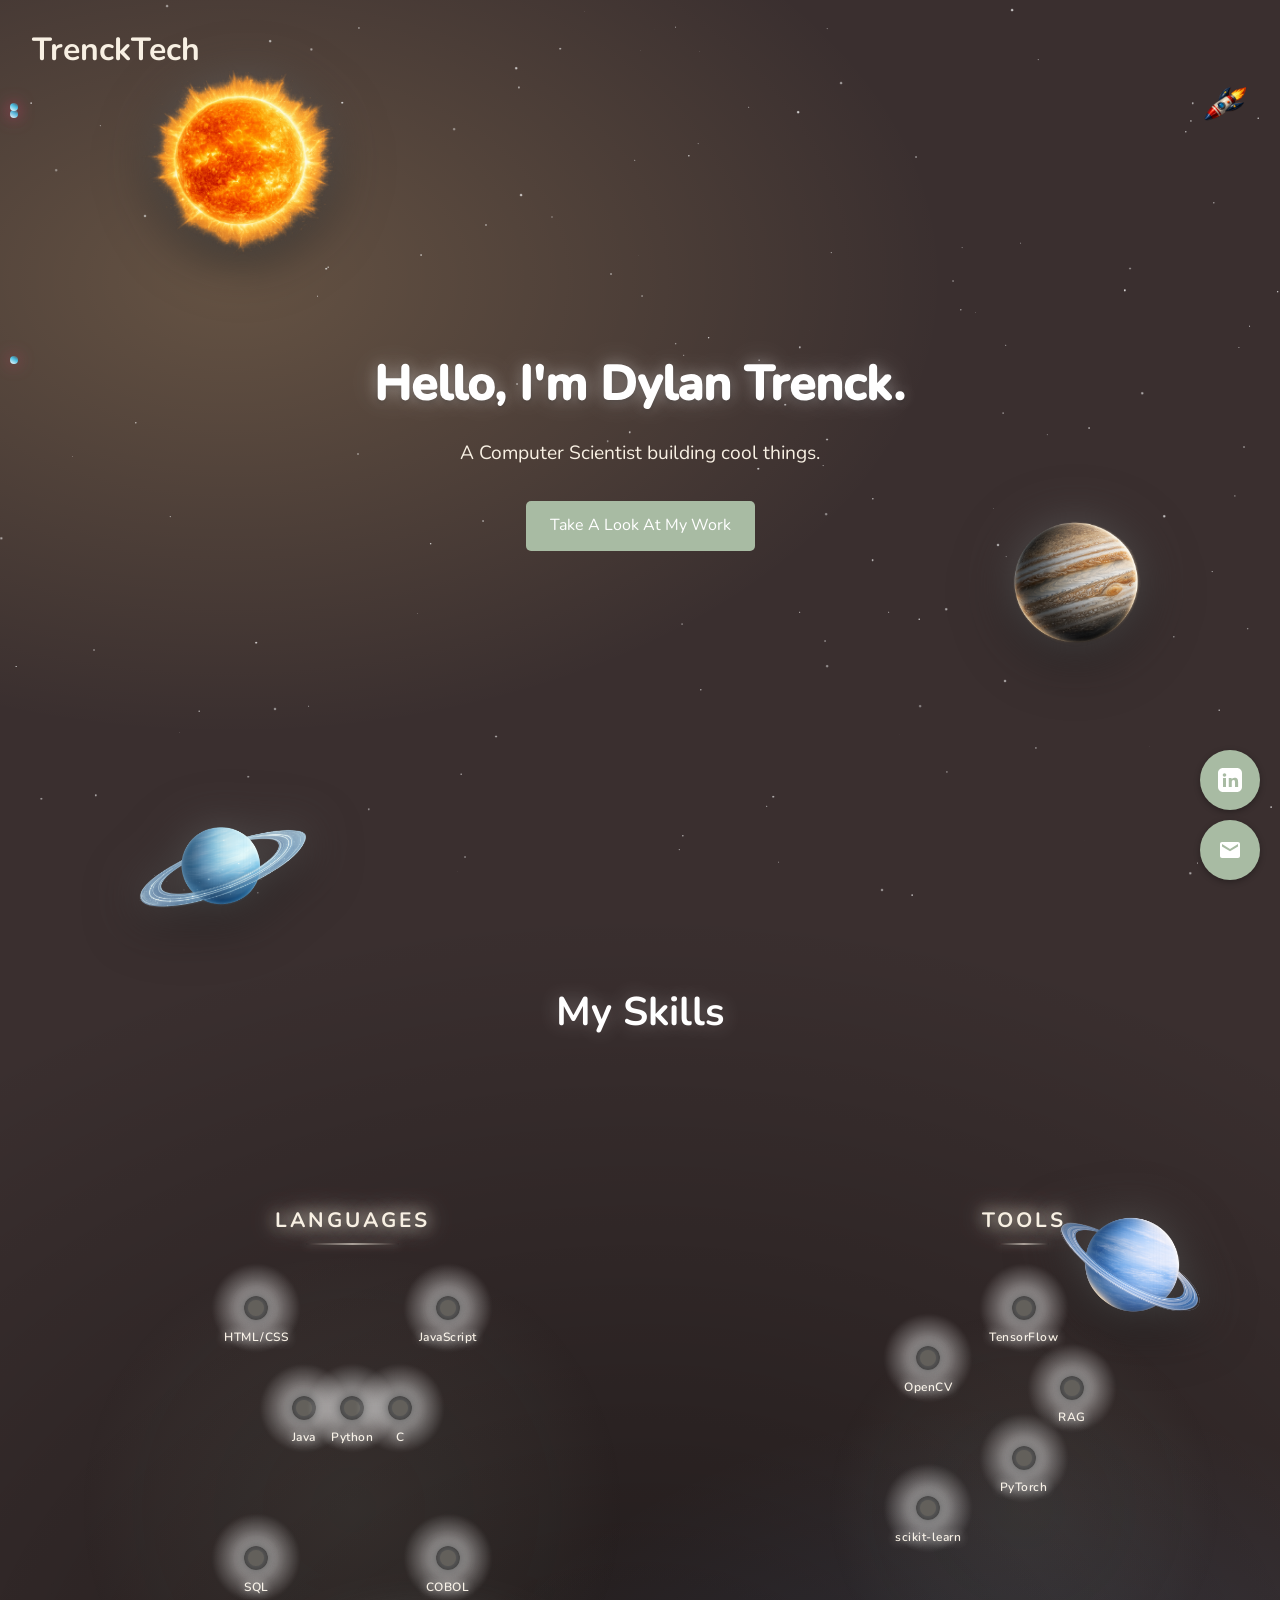
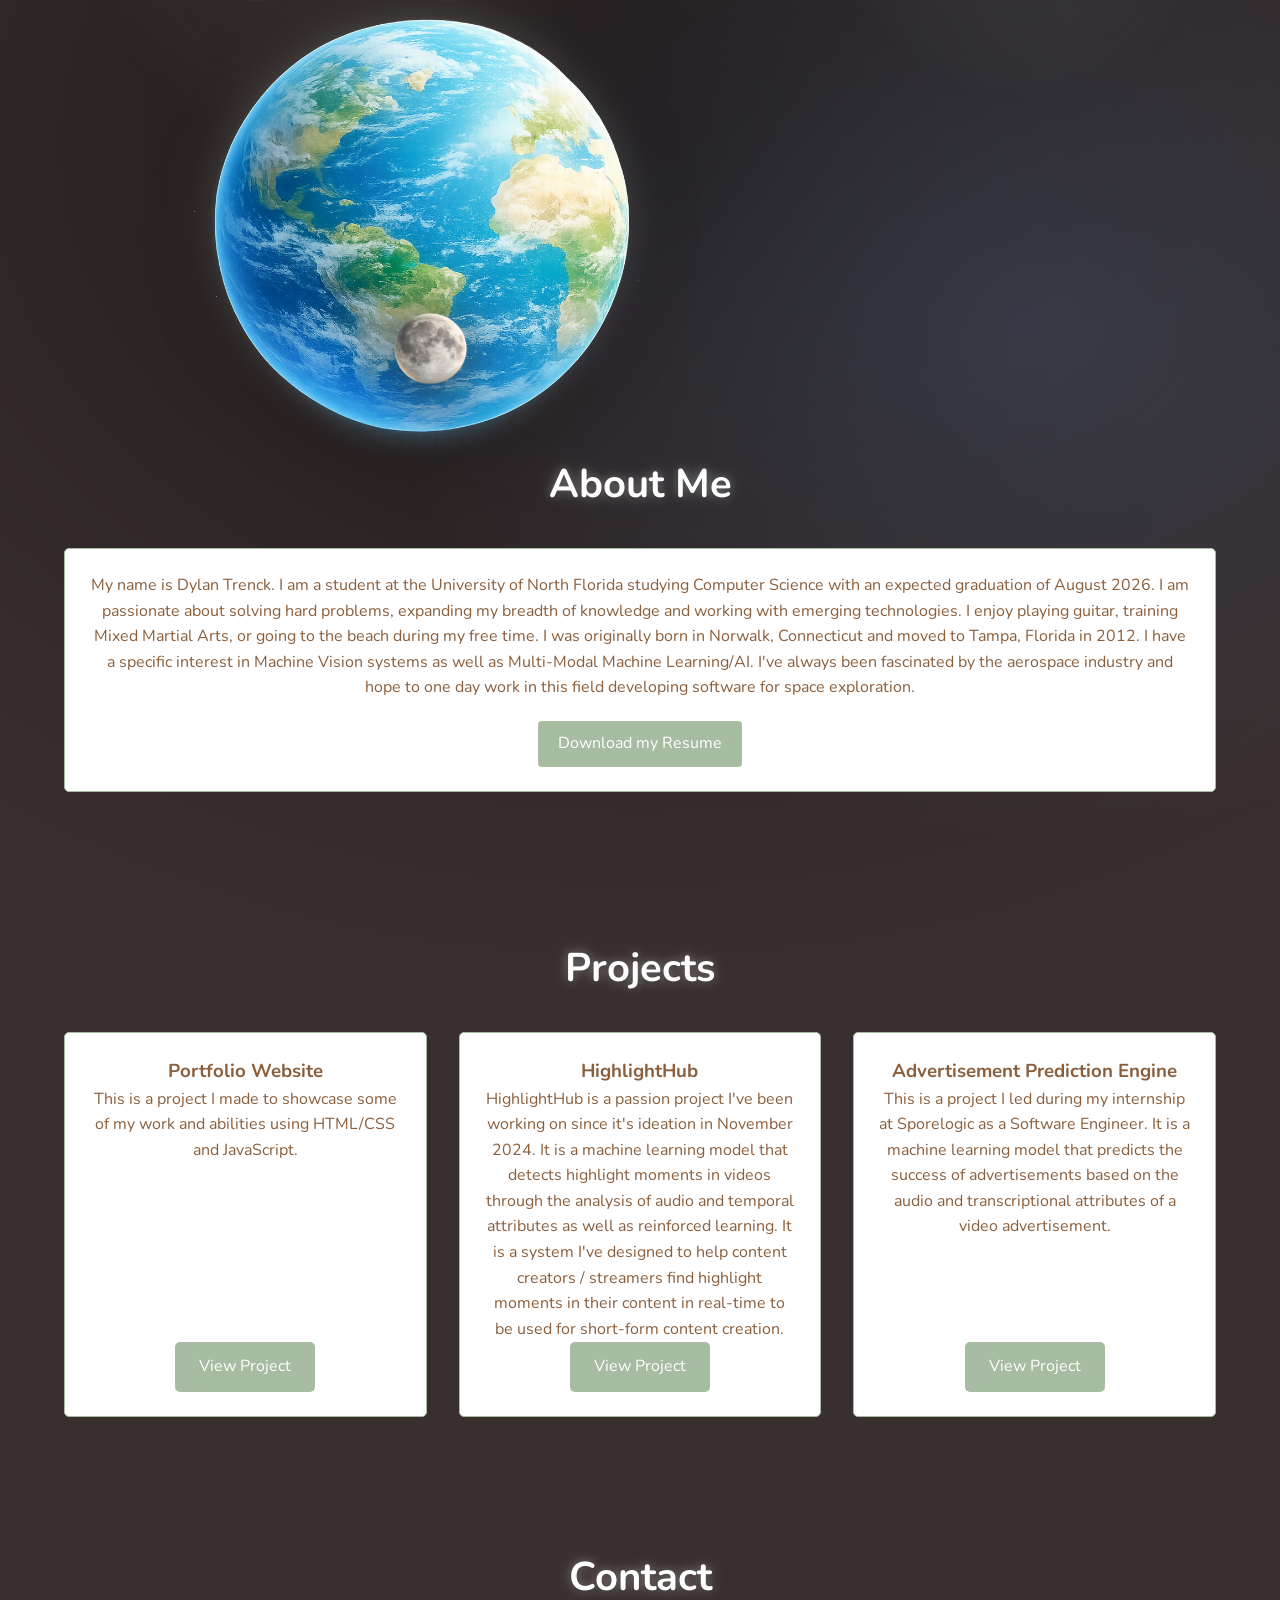
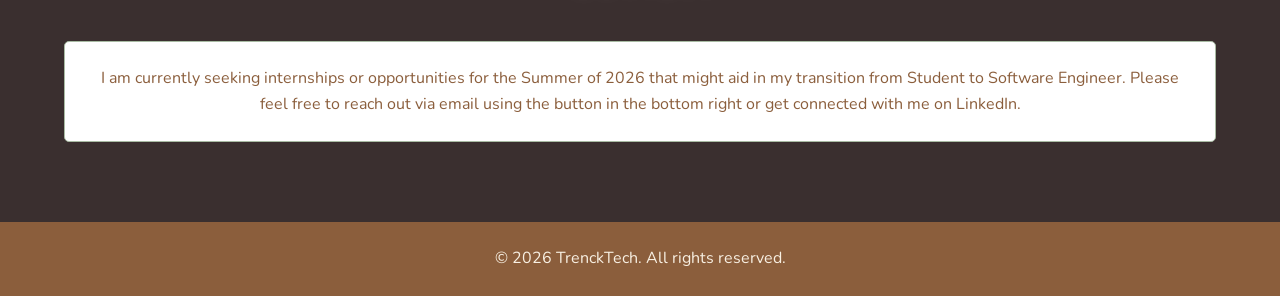
==== commit bcdc600d: "Redesign Languages constellation to match Orion pattern" ====
--- a/index.html
+++ b/index.html
@@ -88,25 +88,22 @@
           <h2>My Skills</h2>
           <div class="constellation-container">
             <svg class="constellation-lines" viewBox="0 0 1200 800" preserveAspectRatio="xMidYMid meet">
-              <!-- Languages Constellation - Network pattern with Python as central hub -->
-              <!-- Python (center at 300, 300) to all other languages -->
-              <!-- Python to HTML/CSS (200, 200) -->
-              <line x1="300" y1="300" x2="200" y2="200" class="constellation-line" data-constellation="languages"/>
-              <!-- Python to JavaScript (400, 200) -->
-              <line x1="300" y1="300" x2="400" y2="200" class="constellation-line" data-constellation="languages"/>
-              <!-- Python to Java (150, 350) -->
-              <line x1="300" y1="300" x2="150" y2="350" class="constellation-line" data-constellation="languages"/>
-              <!-- Python to C (450, 350) -->
-              <line x1="300" y1="300" x2="450" y2="350" class="constellation-line" data-constellation="languages"/>
-              <!-- Python to SQL (250, 450) -->
-              <line x1="300" y1="300" x2="250" y2="450" class="constellation-line" data-constellation="languages"/>
-              <!-- Python to COBOL (350, 450) -->
-              <line x1="300" y1="300" x2="350" y2="450" class="constellation-line" data-constellation="languages"/>
-              <!-- Additional connections for visual interest -->
-              <line x1="200" y1="200" x2="150" y2="350" class="constellation-line" data-constellation="languages"/>
-              <line x1="400" y1="200" x2="450" y2="350" class="constellation-line" data-constellation="languages"/>
-              <line x1="200" y1="200" x2="250" y2="450" class="constellation-line" data-constellation="languages"/>
-              <line x1="150" y1="350" x2="250" y2="450" class="constellation-line" data-constellation="languages"/>
+              <!-- Languages Constellation - Orion pattern -->
+              <!-- Shoulders: HTML/CSS (Betelgeuse) to JavaScript (Bellatrix) -->
+              <line x1="200" y1="200" x2="400" y2="200" class="constellation-line" data-constellation="languages"/>
+              <!-- Left shoulder to left belt -->
+              <line x1="200" y1="200" x2="250" y2="300" class="constellation-line" data-constellation="languages"/>
+              <!-- Right shoulder to right belt -->
+              <line x1="400" y1="200" x2="350" y2="300" class="constellation-line" data-constellation="languages"/>
+              <!-- Orion's Belt: Java -> Python -> C -->
+              <line x1="250" y1="300" x2="300" y2="300" class="constellation-line" data-constellation="languages"/>
+              <line x1="300" y1="300" x2="350" y2="300" class="constellation-line" data-constellation="languages"/>
+              <!-- Left belt to left foot (SQL) -->
+              <line x1="250" y1="300" x2="200" y2="450" class="constellation-line" data-constellation="languages"/>
+              <!-- Right belt to right foot (COBOL) -->
+              <line x1="350" y1="300" x2="400" y2="450" class="constellation-line" data-constellation="languages"/>
+              <!-- Left foot to right foot (base) -->
+              <line x1="200" y1="450" x2="400" y2="450" class="constellation-line" data-constellation="languages"/>
               
               <!-- Tools Constellation - Lyra (Harp shape) -->
               <!-- Connecting lines forming the harp pattern -->
@@ -121,8 +118,8 @@
             <div class="constellation-group" data-constellation="languages">
               <div class="constellation-label" style="left: 25%; top: 12%;">Languages</div>
               
-              <!-- Network pattern: Python as central hub, 7 stars -->
-              <!-- Top-left: HTML/CSS -->
+              <!-- Orion pattern: 7 stars -->
+              <!-- Top-left shoulder: HTML/CSS (Betelgeuse) -->
               <div class="star" data-skill="HTML/CSS" style="left: 16.7%; top: 25%;" data-level="90" data-years="4" data-projects="15">
                 <div class="star-glow"></div>
                 <div class="star-core"></div>
@@ -135,7 +132,7 @@
                 </div>
               </div>
               
-              <!-- Top-right: JavaScript -->
+              <!-- Top-right shoulder: JavaScript (Bellatrix) -->
               <div class="star" data-skill="JavaScript" style="left: 33.3%; top: 25%;" data-level="80" data-years="3" data-projects="10">
                 <div class="star-glow"></div>
                 <div class="star-core"></div>
@@ -148,7 +145,20 @@
                 </div>
               </div>
               
-              <!-- Center: Python (hub) -->
+              <!-- Left belt: Java -->
+              <div class="star" data-skill="Java" style="left: 20.8%; top: 37.5%;" data-level="90" data-years="4" data-projects="8">
+                <div class="star-glow"></div>
+                <div class="star-core"></div>
+                <div class="star-label">Java</div>
+                <div class="star-tooltip">
+                  <strong>Java</strong><br>
+                  Level: Expert (90%)<br>
+                  Experience: 4 years<br>
+                  Projects: 8+
+                </div>
+              </div>
+              
+              <!-- Center belt: Python -->
               <div class="star" data-skill="Python" style="left: 25%; top: 37.5%;" data-level="85" data-years="3" data-projects="12">
                 <div class="star-glow"></div>
                 <div class="star-core"></div>
@@ -161,21 +171,8 @@
                 </div>
               </div>
               
-              <!-- Left: Java -->
-              <div class="star" data-skill="Java" style="left: 12.5%; top: 43.75%;" data-level="90" data-years="4" data-projects="8">
-                <div class="star-glow"></div>
-                <div class="star-core"></div>
-                <div class="star-label">Java</div>
-                <div class="star-tooltip">
-                  <strong>Java</strong><br>
-                  Level: Expert (90%)<br>
-                  Experience: 4 years<br>
-                  Projects: 8+
-                </div>
-              </div>
-              
-              <!-- Right: C -->
-              <div class="star" data-skill="C" style="left: 37.5%; top: 43.75%;" data-level="85" data-years="3" data-projects="6">
+              <!-- Right belt: C -->
+              <div class="star" data-skill="C" style="left: 29.2%; top: 37.5%;" data-level="85" data-years="3" data-projects="6">
                 <div class="star-glow"></div>
                 <div class="star-core"></div>
                 <div class="star-label">C</div>
@@ -187,8 +184,8 @@
                 </div>
               </div>
               
-              <!-- Bottom-left: SQL -->
-              <div class="star" data-skill="SQL" style="left: 20.8%; top: 56.25%;" data-level="75" data-years="3" data-projects="7">
+              <!-- Left foot: SQL (Saiph) -->
+              <div class="star" data-skill="SQL" style="left: 16.7%; top: 56.25%;" data-level="75" data-years="3" data-projects="7">
                 <div class="star-glow"></div>
                 <div class="star-core"></div>
                 <div class="star-label">SQL</div>
@@ -200,8 +197,8 @@
                 </div>
               </div>
               
-              <!-- Bottom-right: COBOL -->
-              <div class="star" data-skill="COBOL" style="left: 29.2%; top: 56.25%;" data-level="75" data-years="2" data-projects="3">
+              <!-- Right foot: COBOL (Rigel) -->
+              <div class="star" data-skill="COBOL" style="left: 33.3%; top: 56.25%;" data-level="75" data-years="2" data-projects="3">
                 <div class="star-glow"></div>
                 <div class="star-core"></div>
                 <div class="star-label">COBOL</div>
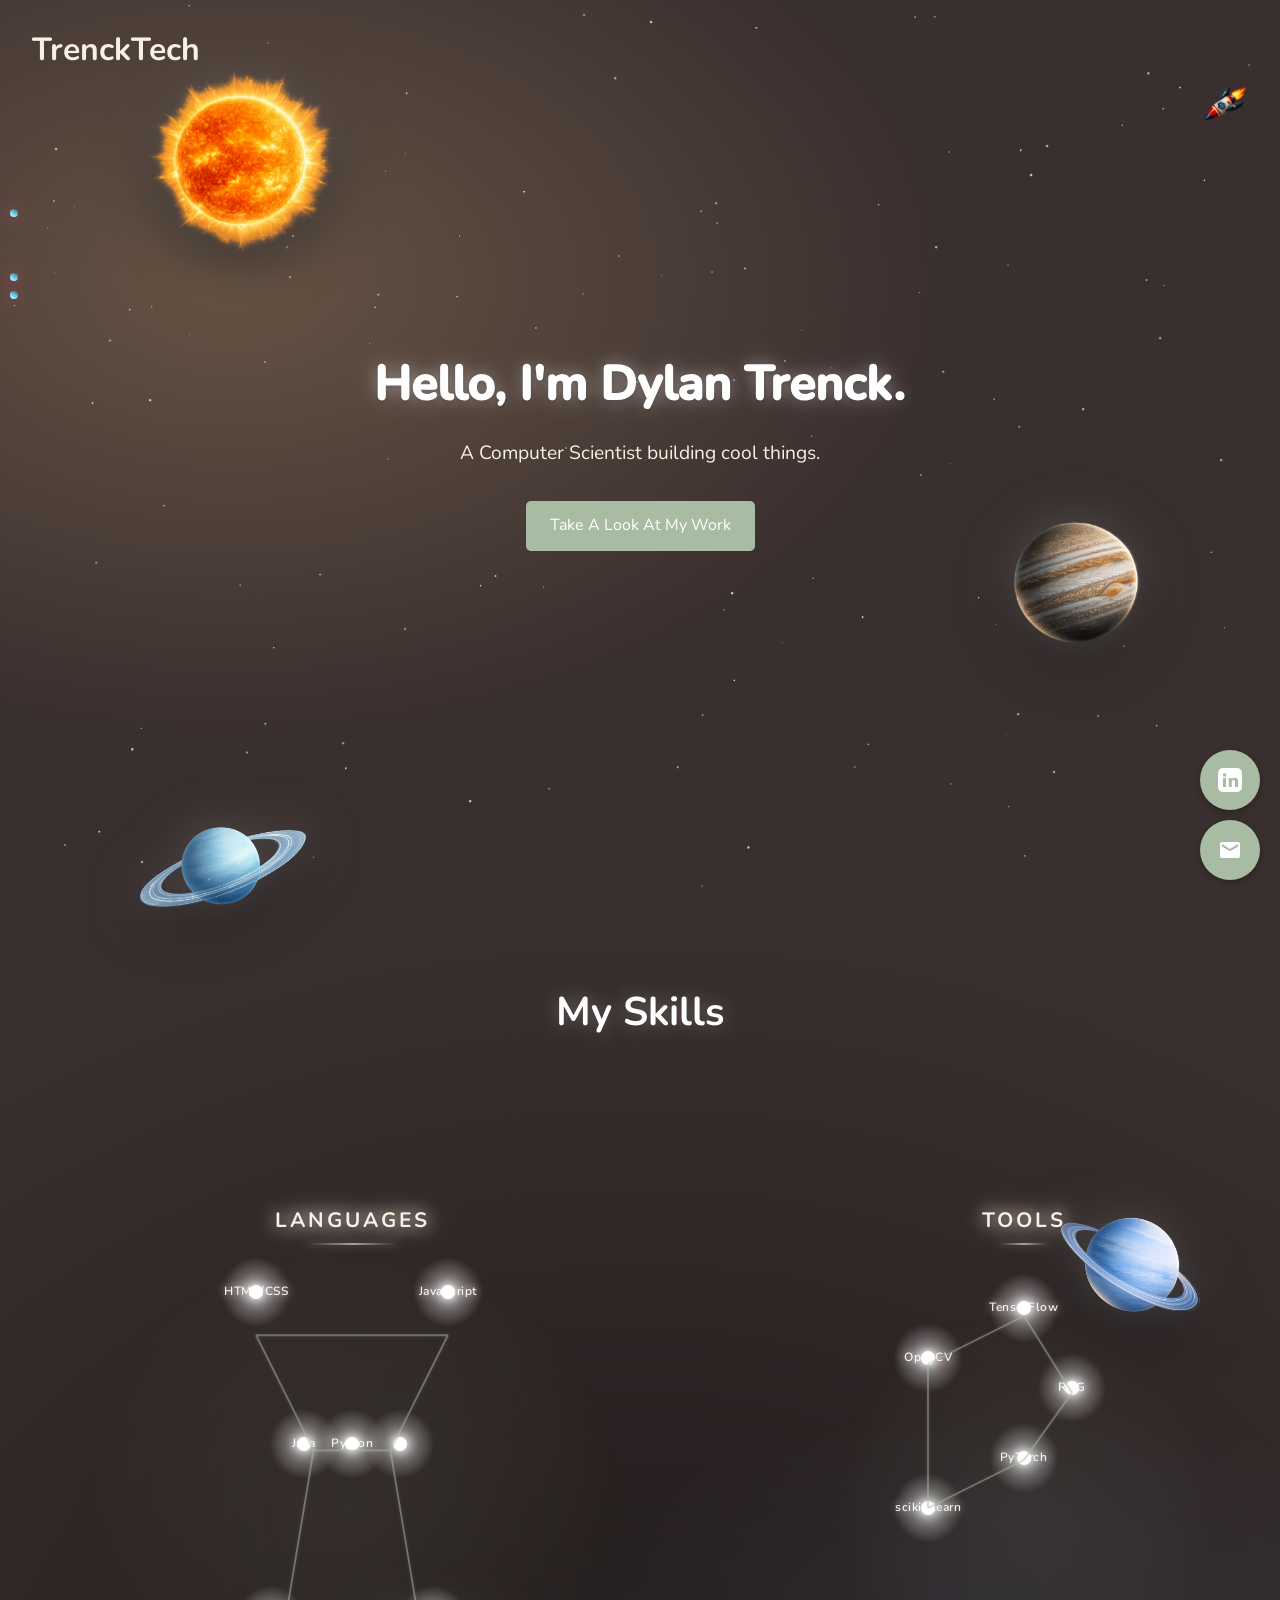
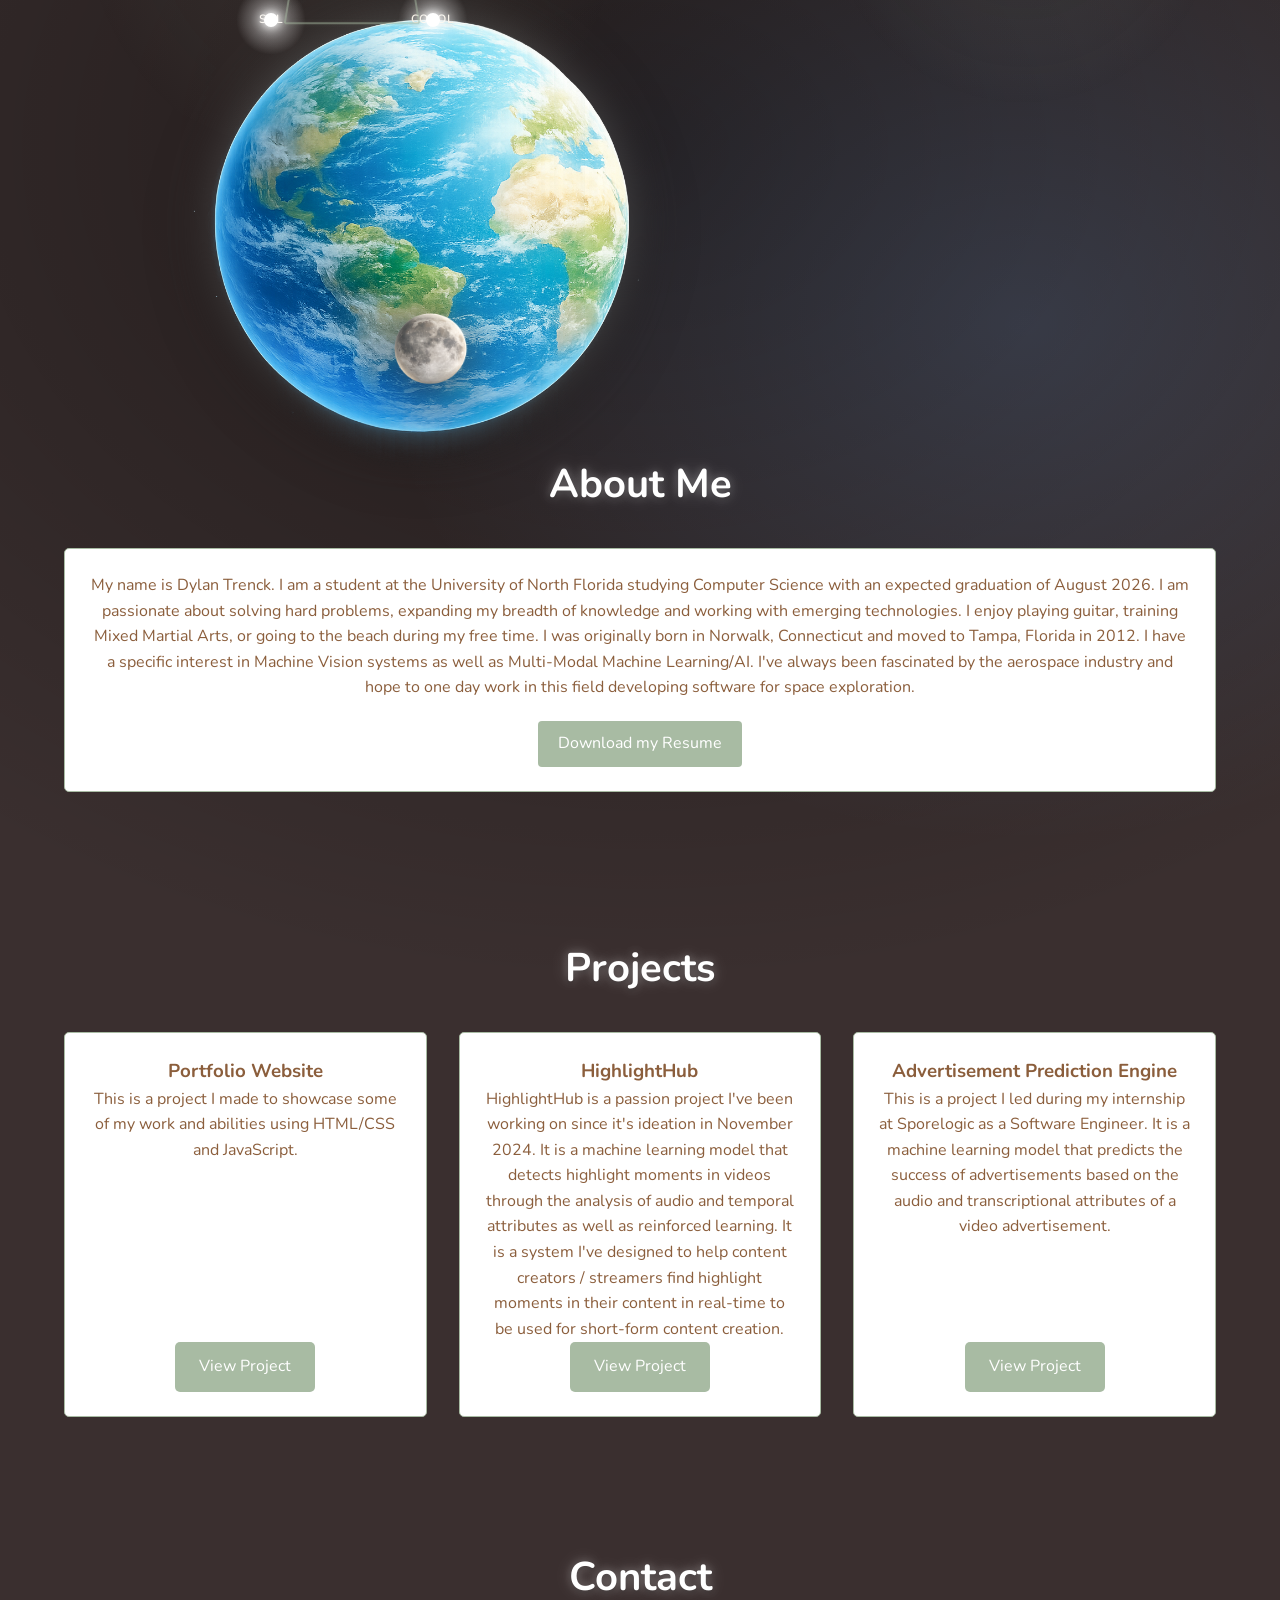
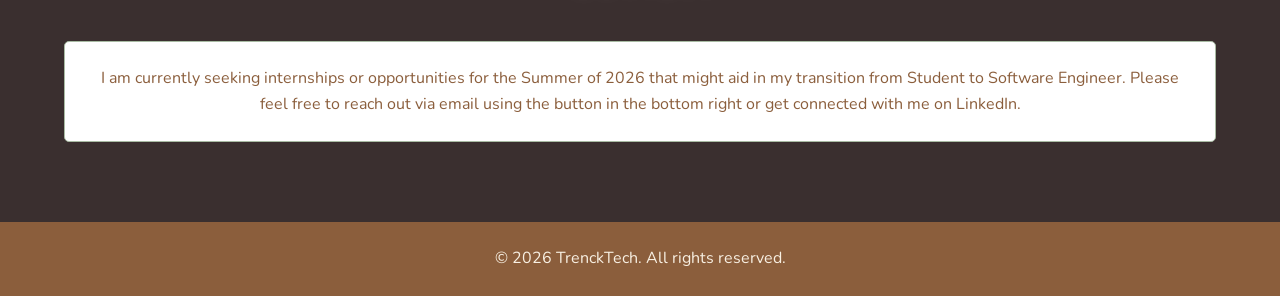
==== commit 941a7d86: "Stretch Orion constellation and lower belt to form clearer torso/legs silhouette" ====
--- a/index.html
+++ b/index.html
@@ -88,22 +88,22 @@
           <h2>My Skills</h2>
           <div class="constellation-container">
             <svg class="constellation-lines" viewBox="0 0 1200 800" preserveAspectRatio="xMidYMid meet">
-              <!-- Languages Constellation - Orion pattern -->
+              <!-- Languages Constellation - Orion pattern (stretched, lowered belt) -->
               <!-- Shoulders: HTML/CSS (Betelgeuse) to JavaScript (Bellatrix) -->
-              <line x1="200" y1="200" x2="400" y2="200" class="constellation-line" data-constellation="languages"/>
+              <line x1="200" y1="220" x2="400" y2="220" class="constellation-line" data-constellation="languages"/>
               <!-- Left shoulder to left belt -->
-              <line x1="200" y1="200" x2="250" y2="300" class="constellation-line" data-constellation="languages"/>
+              <line x1="200" y1="220" x2="260" y2="340" class="constellation-line" data-constellation="languages"/>
               <!-- Right shoulder to right belt -->
-              <line x1="400" y1="200" x2="350" y2="300" class="constellation-line" data-constellation="languages"/>
-              <!-- Orion's Belt: Java -> Python -> C -->
-              <line x1="250" y1="300" x2="300" y2="300" class="constellation-line" data-constellation="languages"/>
-              <line x1="300" y1="300" x2="350" y2="300" class="constellation-line" data-constellation="languages"/>
+              <line x1="400" y1="220" x2="340" y2="340" class="constellation-line" data-constellation="languages"/>
+              <!-- Orion's Belt (lowered): Java -> Python -> C -->
+              <line x1="260" y1="340" x2="300" y2="340" class="constellation-line" data-constellation="languages"/>
+              <line x1="300" y1="340" x2="340" y2="340" class="constellation-line" data-constellation="languages"/>
               <!-- Left belt to left foot (SQL) -->
-              <line x1="250" y1="300" x2="200" y2="450" class="constellation-line" data-constellation="languages"/>
+              <line x1="260" y1="340" x2="230" y2="520" class="constellation-line" data-constellation="languages"/>
               <!-- Right belt to right foot (COBOL) -->
-              <line x1="350" y1="300" x2="400" y2="450" class="constellation-line" data-constellation="languages"/>
-              <!-- Left foot to right foot (base) -->
-              <line x1="200" y1="450" x2="400" y2="450" class="constellation-line" data-constellation="languages"/>
+              <line x1="340" y1="340" x2="370" y2="520" class="constellation-line" data-constellation="languages"/>
+              <!-- Left foot to right foot (base / legs) -->
+              <line x1="230" y1="520" x2="370" y2="520" class="constellation-line" data-constellation="languages"/>
               
               <!-- Tools Constellation - Lyra (Harp shape) -->
               <!-- Connecting lines forming the harp pattern -->
@@ -118,9 +118,9 @@
             <div class="constellation-group" data-constellation="languages">
               <div class="constellation-label" style="left: 25%; top: 12%;">Languages</div>
               
-              <!-- Orion pattern: 7 stars -->
+              <!-- Orion pattern: 7 stars (with lowered belt / stretched torso) -->
               <!-- Top-left shoulder: HTML/CSS (Betelgeuse) -->
-              <div class="star" data-skill="HTML/CSS" style="left: 16.7%; top: 25%;" data-level="90" data-years="4" data-projects="15">
+              <div class="star" data-skill="HTML/CSS" style="left: 16.7%; top: 23%;" data-level="90" data-years="4" data-projects="15">
                 <div class="star-glow"></div>
                 <div class="star-core"></div>
                 <div class="star-label">HTML/CSS</div>
@@ -133,7 +133,7 @@
               </div>
               
               <!-- Top-right shoulder: JavaScript (Bellatrix) -->
-              <div class="star" data-skill="JavaScript" style="left: 33.3%; top: 25%;" data-level="80" data-years="3" data-projects="10">
+              <div class="star" data-skill="JavaScript" style="left: 33.3%; top: 23%;" data-level="80" data-years="3" data-projects="10">
                 <div class="star-glow"></div>
                 <div class="star-core"></div>
                 <div class="star-label">JavaScript</div>
@@ -146,7 +146,7 @@
               </div>
               
               <!-- Left belt: Java -->
-              <div class="star" data-skill="Java" style="left: 20.8%; top: 37.5%;" data-level="90" data-years="4" data-projects="8">
+              <div class="star" data-skill="Java" style="left: 20.8%; top: 42%;" data-level="90" data-years="4" data-projects="8">
                 <div class="star-glow"></div>
                 <div class="star-core"></div>
                 <div class="star-label">Java</div>
@@ -159,7 +159,7 @@
               </div>
               
               <!-- Center belt: Python -->
-              <div class="star" data-skill="Python" style="left: 25%; top: 37.5%;" data-level="85" data-years="3" data-projects="12">
+              <div class="star" data-skill="Python" style="left: 25%; top: 42%;" data-level="85" data-years="3" data-projects="12">
                 <div class="star-glow"></div>
                 <div class="star-core"></div>
                 <div class="star-label">Python</div>
@@ -172,7 +172,7 @@
               </div>
               
               <!-- Right belt: C -->
-              <div class="star" data-skill="C" style="left: 29.2%; top: 37.5%;" data-level="85" data-years="3" data-projects="6">
+              <div class="star" data-skill="C" style="left: 29.2%; top: 42%;" data-level="85" data-years="3" data-projects="6">
                 <div class="star-glow"></div>
                 <div class="star-core"></div>
                 <div class="star-label">C</div>
@@ -185,7 +185,7 @@
               </div>
               
               <!-- Left foot: SQL (Saiph) -->
-              <div class="star" data-skill="SQL" style="left: 16.7%; top: 56.25%;" data-level="75" data-years="3" data-projects="7">
+              <div class="star" data-skill="SQL" style="left: 18%; top: 64%;" data-level="75" data-years="3" data-projects="7">
                 <div class="star-glow"></div>
                 <div class="star-core"></div>
                 <div class="star-label">SQL</div>
@@ -198,7 +198,7 @@
               </div>
               
               <!-- Right foot: COBOL (Rigel) -->
-              <div class="star" data-skill="COBOL" style="left: 33.3%; top: 56.25%;" data-level="75" data-years="2" data-projects="3">
+              <div class="star" data-skill="COBOL" style="left: 32%; top: 64%;" data-level="75" data-years="2" data-projects="3">
                 <div class="star-glow"></div>
                 <div class="star-core"></div>
                 <div class="star-label">COBOL</div>
--- a/style.css
+++ b/style.css
@@ -513,34 +513,16 @@
   height: 100%;
   pointer-events: none;
   z-index: 1;
-  opacity: 0;
-  transition: opacity 0.6s ease;
+  opacity: 0.7;
+  transition: opacity 0.4s ease;
 }
 
 .constellation-line {
   stroke: var(--olive);
-  stroke-width: 2.5;
-  stroke-opacity: 0;
-  transition: all 0.6s cubic-bezier(0.4, 0, 0.2, 1), stroke-opacity 0.6s ease;
-  filter: drop-shadow(0 0 3px rgba(168, 187, 163, 0.5));
-  animation: lineGlow 3s ease-in-out infinite;
-}
-
-
-@keyframes lineGlow {
-  0%, 100% {
-    filter: drop-shadow(0 0 3px rgba(168, 187, 163, 0.5));
-  }
-  50% {
-    filter: drop-shadow(0 0 6px rgba(168, 187, 163, 0.8));
-  }
-}
-
-.constellation-group:hover ~ .constellation-lines .constellation-line[data-constellation],
-.constellation-group:hover .constellation-lines .constellation-line[data-constellation] {
-  stroke-opacity: 0.7;
   stroke-width: 2;
-  filter: drop-shadow(0 0 4px rgba(168, 187, 163, 0.6));
+  stroke-opacity: 0.6;
+  transition: all 0.4s cubic-bezier(0.4, 0, 0.2, 1);
+  filter: drop-shadow(0 0 2px rgba(168, 187, 163, 0.3));
 }
 
 /* Star Elements */
@@ -548,100 +530,61 @@
   position: absolute;
   transform: translate(-50%, -50%);
   cursor: pointer;
+  z-index: 10;
+  transition: all 0.4s cubic-bezier(0.4, 0, 0.2, 1);
+}
+
+.star:hover {
+  transform: translate(-50%, -50%) scale(1.2);
   z-index: 20;
-  transition: all 0.4s cubic-bezier(0.4, 0, 0.2, 1);
-}
-
-.star:hover {
-  transform: translate(-50%, -50%) scale(1.4);
-  z-index: 30;
 }
 
 /* Underglow effect */
 .star::before {
-  content: '';
-  position: absolute;
+  content: none; /* remove extra shadowy underglow for a cleaner look */
+}
+
+.star-glow {
+  position: absolute;
+  width: 70px;
+  height: 70px;
+  border-radius: 50%;
+  background: radial-gradient(circle, rgba(255, 255, 255, 0.7) 0%, rgba(255, 255, 255, 0.25) 40%, rgba(255, 255, 255, 0) 70%);
   top: 50%;
   left: 50%;
   transform: translate(-50%, -50%);
-  width: 100px;
-  height: 100px;
+  animation: twinkle 4s ease-in-out infinite;
+  pointer-events: none;
+  z-index: 1;
+  filter: none;
+}
+
+.star-core {
+  position: absolute;
+  width: 14px;
+  height: 14px;
   border-radius: 50%;
-  background: radial-gradient(circle, rgba(168, 187, 163, 0.4) 0%, rgba(168, 187, 163, 0) 70%);
-  opacity: 0;
-  transition: opacity 0.4s ease, transform 0.4s ease;
-  pointer-events: none;
-  z-index: -1;
-}
-
-.star:hover::before {
-  opacity: 1;
-  transform: translate(-50%, -50%) scale(1.5);
-  animation: pulseGlow 2s ease-in-out infinite;
-}
-
-.constellation-group:hover .star::before {
-  opacity: 0.3;
-  transform: translate(-50%, -50%) scale(1.2);
-}
-
-.star-glow {
-  position: absolute;
-  width: 90px;
-  height: 90px;
-  border-radius: 50%;
-  background: radial-gradient(circle, rgba(255, 255, 255, 0.7) 0%, rgba(255, 255, 255, 0.3) 40%, rgba(255, 255, 255, 0) 70%);
-  top: 50%;
-  left: 50%;
-  transform: translate(-50%, -50%);
-  animation: twinkle 3s ease-in-out infinite;
-  pointer-events: none;
-  z-index: 1;
-  filter: blur(1px);
-}
-
-.star-core {
-  position: absolute;
-  width: 16px;
-  height: 16px;
-  border-radius: 50%;
-  background: var(--creme);
+  background: #ffffff;
   top: 50%;
   left: 50%;
   transform: translate(-50%, -50%);
   box-shadow: 
-    0 0 8px rgba(255, 255, 255, 0.9),
-    0 0 16px rgba(255, 255, 255, 0.6),
-    0 0 24px rgba(255, 255, 255, 0.4),
-    0 0 32px rgba(255, 255, 255, 0.2);
+    0 0 8px rgba(255, 255, 255, 0.9);
   pointer-events: none;
   z-index: 2;
   transition: all 0.4s ease;
+  border: none;
 }
 
 /* Background circle to cover lines behind star */
 .star-core::before {
-  content: '';
-  position: absolute;
-  top: 50%;
-  left: 50%;
-  transform: translate(-50%, -50%);
-  width: 24px;
-  height: 24px;
-  border-radius: 50%;
-  background: rgba(0, 0, 0, 0.6);
-  z-index: -1;
-  box-shadow: 0 0 12px rgba(0, 0, 0, 0.8);
+  content: none;
 }
 
 .star:hover .star-core {
-  width: 18px;
-  height: 18px;
-  box-shadow: 
-    0 0 12px rgba(255, 255, 255, 1),
-    0 0 24px rgba(255, 255, 255, 0.8),
-    0 0 36px rgba(255, 255, 255, 0.6),
-    0 0 48px rgba(255, 255, 255, 0.4);
+  width: 16px;
+  height: 16px;
+  box-shadow: 0 0 10px rgba(255, 255, 255, 1);
 }
 
 .star-label {
@@ -652,15 +595,14 @@
   color: var(--creme);
   font-size: 0.75rem;
   font-weight: 600;
+  white-space: nowrap;
   text-shadow: 
     0 0 8px rgba(255, 255, 255, 0.8),
     0 0 16px rgba(255, 255, 255, 0.4),
     0 2px 4px rgba(0, 0, 0, 0.3);
   pointer-events: none;
-  white-space: nowrap;
-  margin-top: 30px;
+  transition: all 0.4s ease;
   letter-spacing: 0.5px;
-  transition: all 0.4s ease;
 }
 
 .star:hover .star-label {
@@ -738,12 +680,12 @@
 /* Animations */
 @keyframes twinkle {
   0%, 100% {
-    opacity: 0.6;
+    opacity: 0.7;
     transform: translate(-50%, -50%) scale(1);
   }
   50% {
     opacity: 1;
-    transform: translate(-50%, -50%) scale(1.15);
+    transform: translate(-50%, -50%) scale(1.2);
   }
 }
 
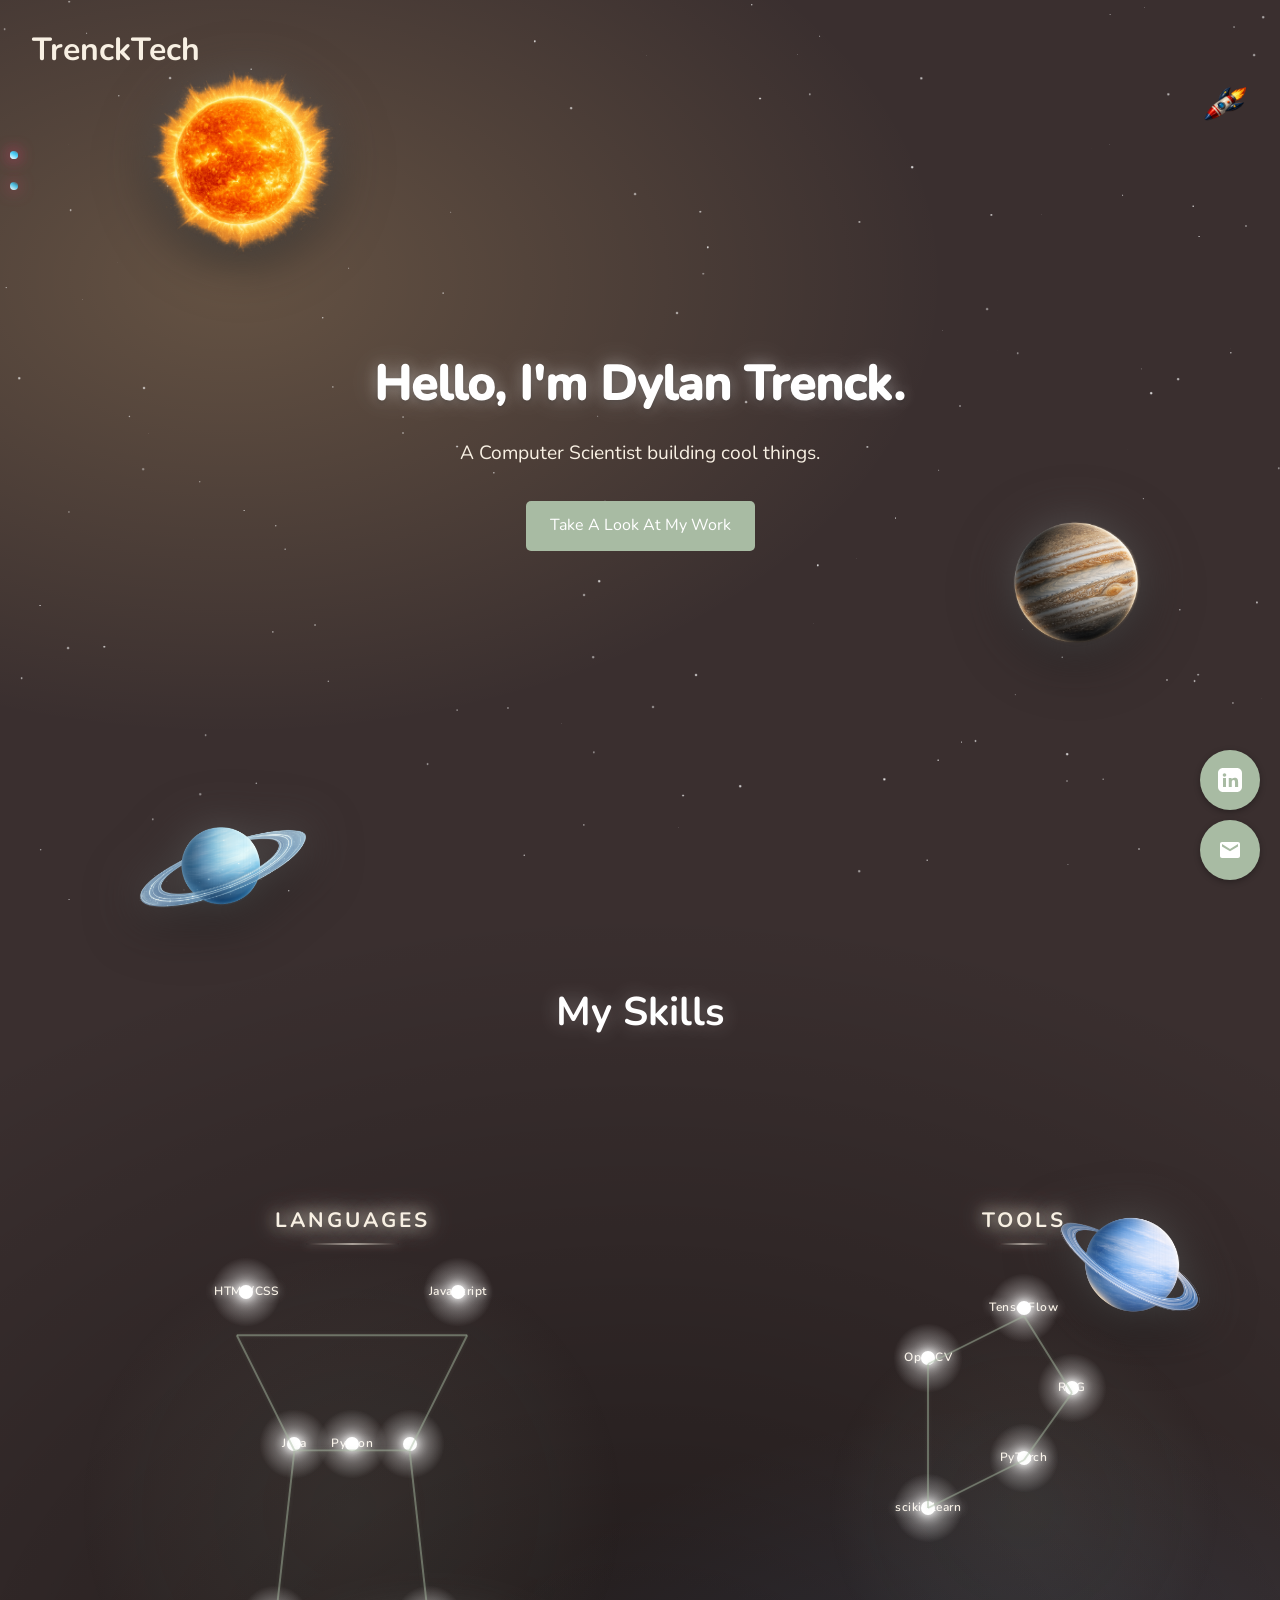
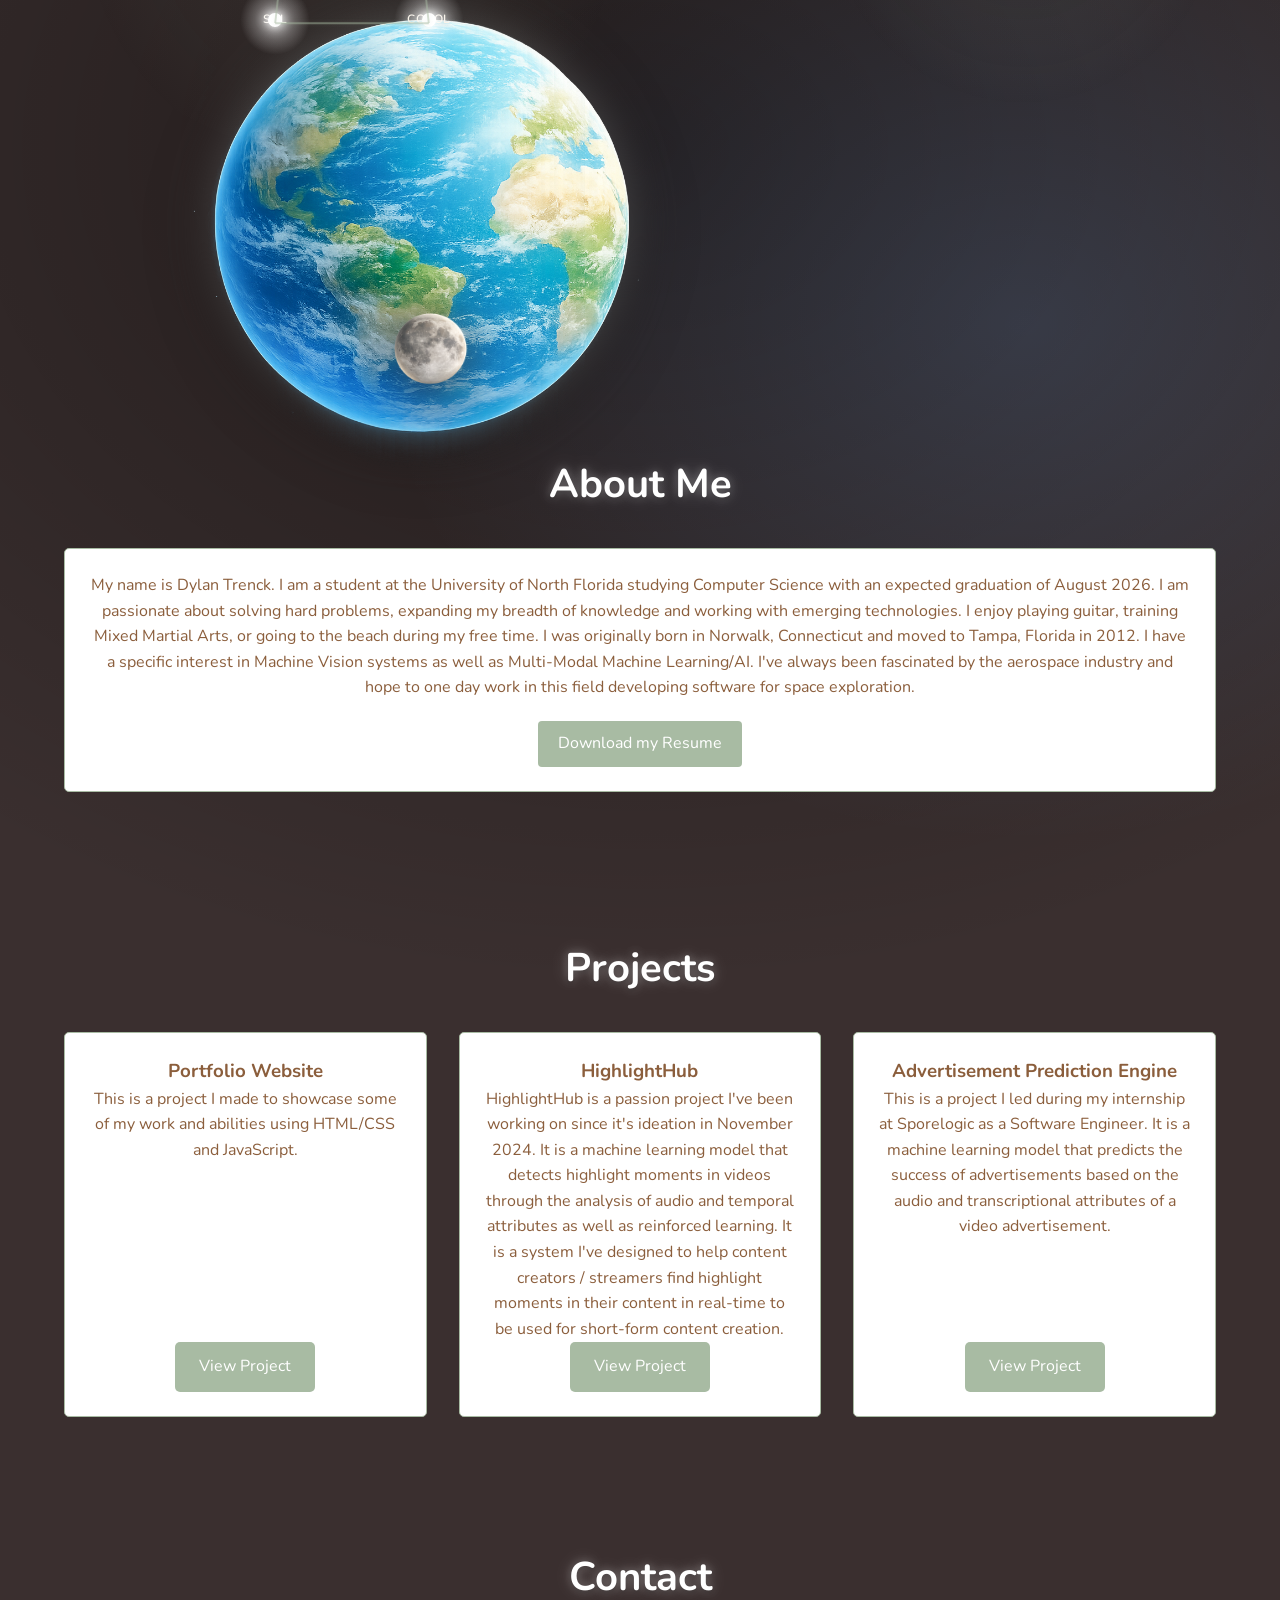
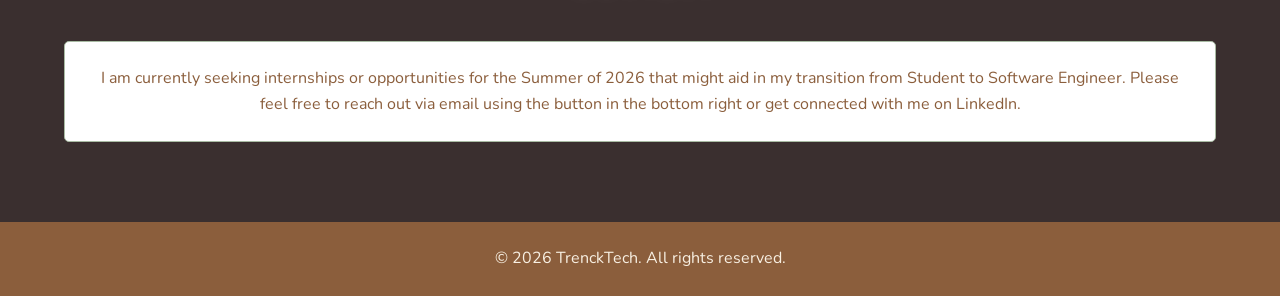
==== commit c05748fa: "Widen and align Orion Languages constellation so shoulders, belt, and feet line up cleanly" ====
--- a/index.html
+++ b/index.html
@@ -88,22 +88,22 @@
           <h2>My Skills</h2>
           <div class="constellation-container">
             <svg class="constellation-lines" viewBox="0 0 1200 800" preserveAspectRatio="xMidYMid meet">
-              <!-- Languages Constellation - Orion pattern (stretched, lowered belt) -->
+              <!-- Languages Constellation - Orion pattern (wider, lowered belt) -->
               <!-- Shoulders: HTML/CSS (Betelgeuse) to JavaScript (Bellatrix) -->
-              <line x1="200" y1="220" x2="400" y2="220" class="constellation-line" data-constellation="languages"/>
+              <line x1="180" y1="220" x2="420" y2="220" class="constellation-line" data-constellation="languages"/>
               <!-- Left shoulder to left belt -->
-              <line x1="200" y1="220" x2="260" y2="340" class="constellation-line" data-constellation="languages"/>
+              <line x1="180" y1="220" x2="240" y2="340" class="constellation-line" data-constellation="languages"/>
               <!-- Right shoulder to right belt -->
-              <line x1="400" y1="220" x2="340" y2="340" class="constellation-line" data-constellation="languages"/>
+              <line x1="420" y1="220" x2="360" y2="340" class="constellation-line" data-constellation="languages"/>
               <!-- Orion's Belt (lowered): Java -> Python -> C -->
-              <line x1="260" y1="340" x2="300" y2="340" class="constellation-line" data-constellation="languages"/>
-              <line x1="300" y1="340" x2="340" y2="340" class="constellation-line" data-constellation="languages"/>
+              <line x1="240" y1="340" x2="300" y2="340" class="constellation-line" data-constellation="languages"/>
+              <line x1="300" y1="340" x2="360" y2="340" class="constellation-line" data-constellation="languages"/>
               <!-- Left belt to left foot (SQL) -->
-              <line x1="260" y1="340" x2="230" y2="520" class="constellation-line" data-constellation="languages"/>
+              <line x1="240" y1="340" x2="220" y2="520" class="constellation-line" data-constellation="languages"/>
               <!-- Right belt to right foot (COBOL) -->
-              <line x1="340" y1="340" x2="370" y2="520" class="constellation-line" data-constellation="languages"/>
+              <line x1="360" y1="340" x2="380" y2="520" class="constellation-line" data-constellation="languages"/>
               <!-- Left foot to right foot (base / legs) -->
-              <line x1="230" y1="520" x2="370" y2="520" class="constellation-line" data-constellation="languages"/>
+              <line x1="220" y1="520" x2="380" y2="520" class="constellation-line" data-constellation="languages"/>
               
               <!-- Tools Constellation - Lyra (Harp shape) -->
               <!-- Connecting lines forming the harp pattern -->
@@ -120,7 +120,7 @@
               
               <!-- Orion pattern: 7 stars (with lowered belt / stretched torso) -->
               <!-- Top-left shoulder: HTML/CSS (Betelgeuse) -->
-              <div class="star" data-skill="HTML/CSS" style="left: 16.7%; top: 23%;" data-level="90" data-years="4" data-projects="15">
+              <div class="star" data-skill="HTML/CSS" style="left: 15.8%; top: 23%;" data-level="90" data-years="4" data-projects="15">
                 <div class="star-glow"></div>
                 <div class="star-core"></div>
                 <div class="star-label">HTML/CSS</div>
@@ -133,7 +133,7 @@
               </div>
               
               <!-- Top-right shoulder: JavaScript (Bellatrix) -->
-              <div class="star" data-skill="JavaScript" style="left: 33.3%; top: 23%;" data-level="80" data-years="3" data-projects="10">
+              <div class="star" data-skill="JavaScript" style="left: 34.2%; top: 23%;" data-level="80" data-years="3" data-projects="10">
                 <div class="star-glow"></div>
                 <div class="star-core"></div>
                 <div class="star-label">JavaScript</div>
@@ -146,7 +146,7 @@
               </div>
               
               <!-- Left belt: Java -->
-              <div class="star" data-skill="Java" style="left: 20.8%; top: 42%;" data-level="90" data-years="4" data-projects="8">
+              <div class="star" data-skill="Java" style="left: 20%; top: 42%;" data-level="90" data-years="4" data-projects="8">
                 <div class="star-glow"></div>
                 <div class="star-core"></div>
                 <div class="star-label">Java</div>
@@ -172,7 +172,7 @@
               </div>
               
               <!-- Right belt: C -->
-              <div class="star" data-skill="C" style="left: 29.2%; top: 42%;" data-level="85" data-years="3" data-projects="6">
+              <div class="star" data-skill="C" style="left: 30%; top: 42%;" data-level="85" data-years="3" data-projects="6">
                 <div class="star-glow"></div>
                 <div class="star-core"></div>
                 <div class="star-label">C</div>
@@ -185,7 +185,7 @@
               </div>
               
               <!-- Left foot: SQL (Saiph) -->
-              <div class="star" data-skill="SQL" style="left: 18%; top: 64%;" data-level="75" data-years="3" data-projects="7">
+              <div class="star" data-skill="SQL" style="left: 18.3%; top: 64%;" data-level="75" data-years="3" data-projects="7">
                 <div class="star-glow"></div>
                 <div class="star-core"></div>
                 <div class="star-label">SQL</div>
@@ -198,7 +198,7 @@
               </div>
               
               <!-- Right foot: COBOL (Rigel) -->
-              <div class="star" data-skill="COBOL" style="left: 32%; top: 64%;" data-level="75" data-years="2" data-projects="3">
+              <div class="star" data-skill="COBOL" style="left: 31.7%; top: 64%;" data-level="75" data-years="2" data-projects="3">
                 <div class="star-glow"></div>
                 <div class="star-core"></div>
                 <div class="star-label">COBOL</div>
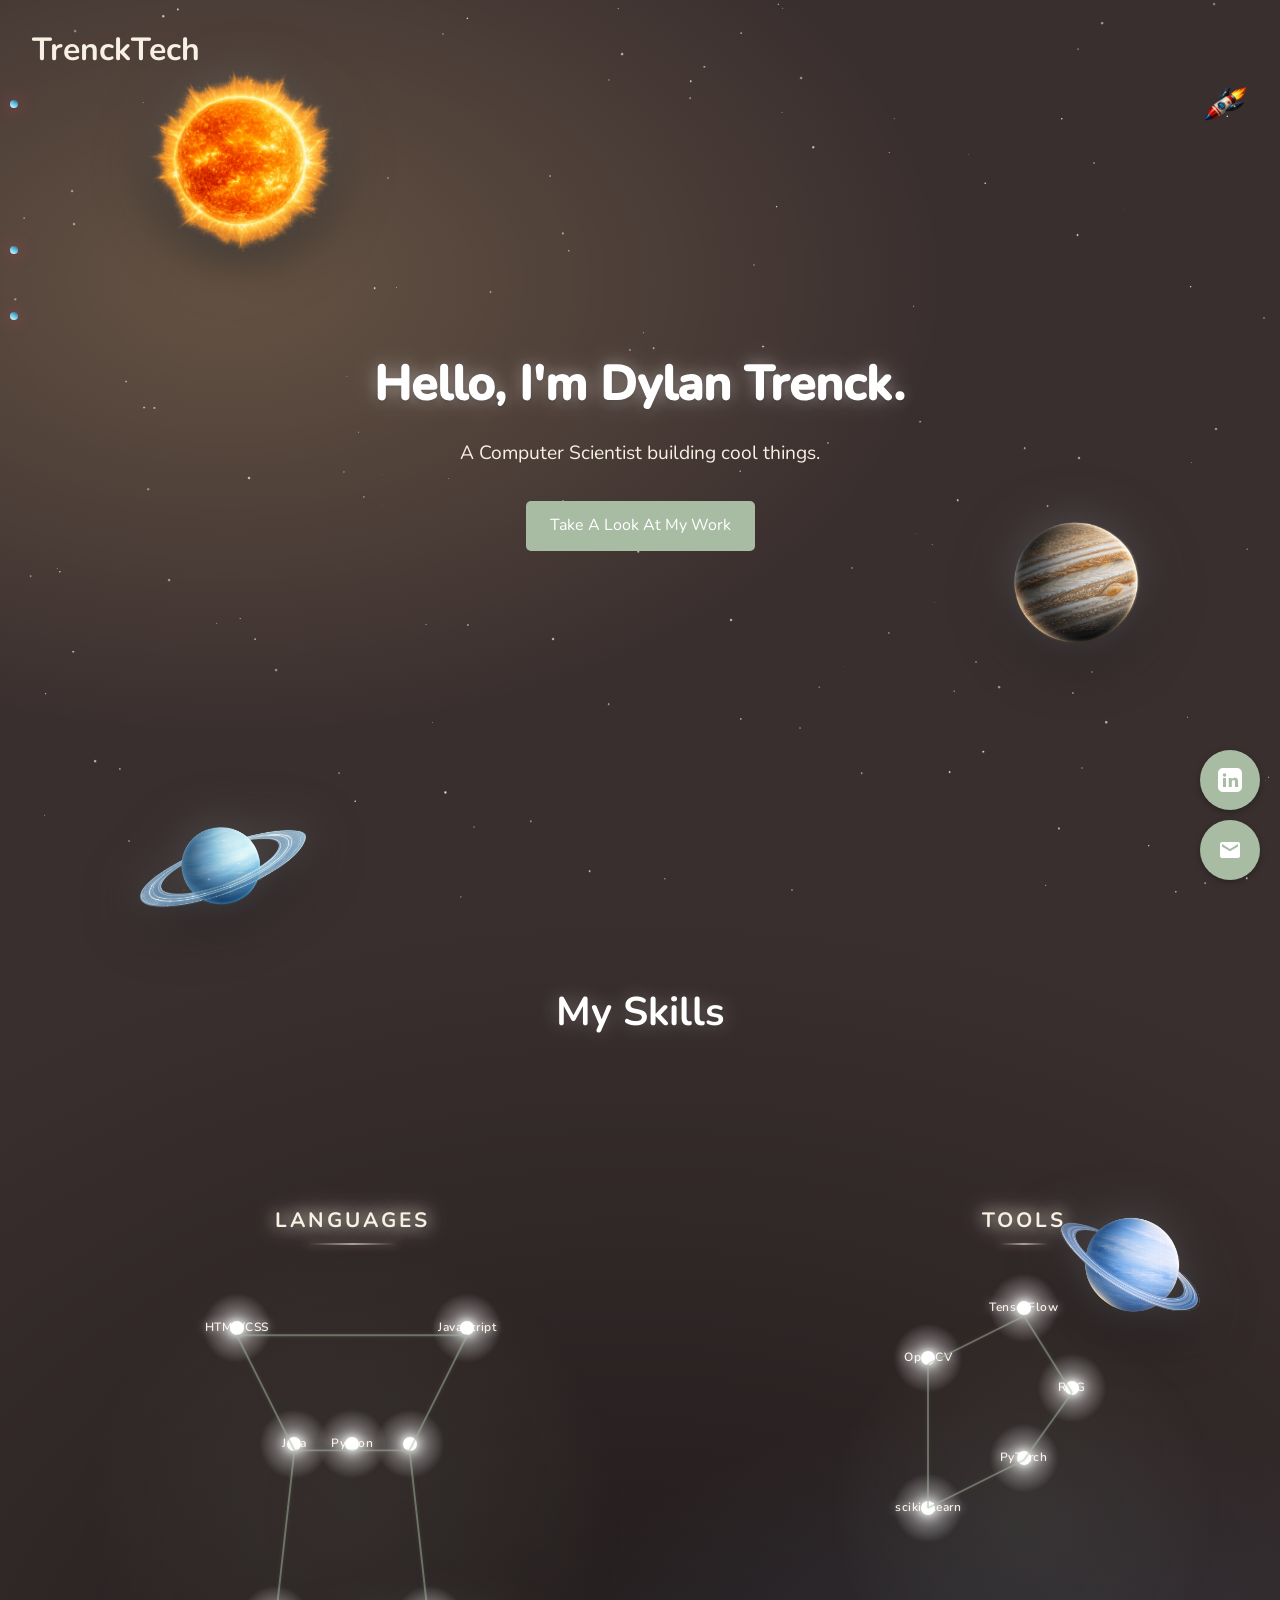
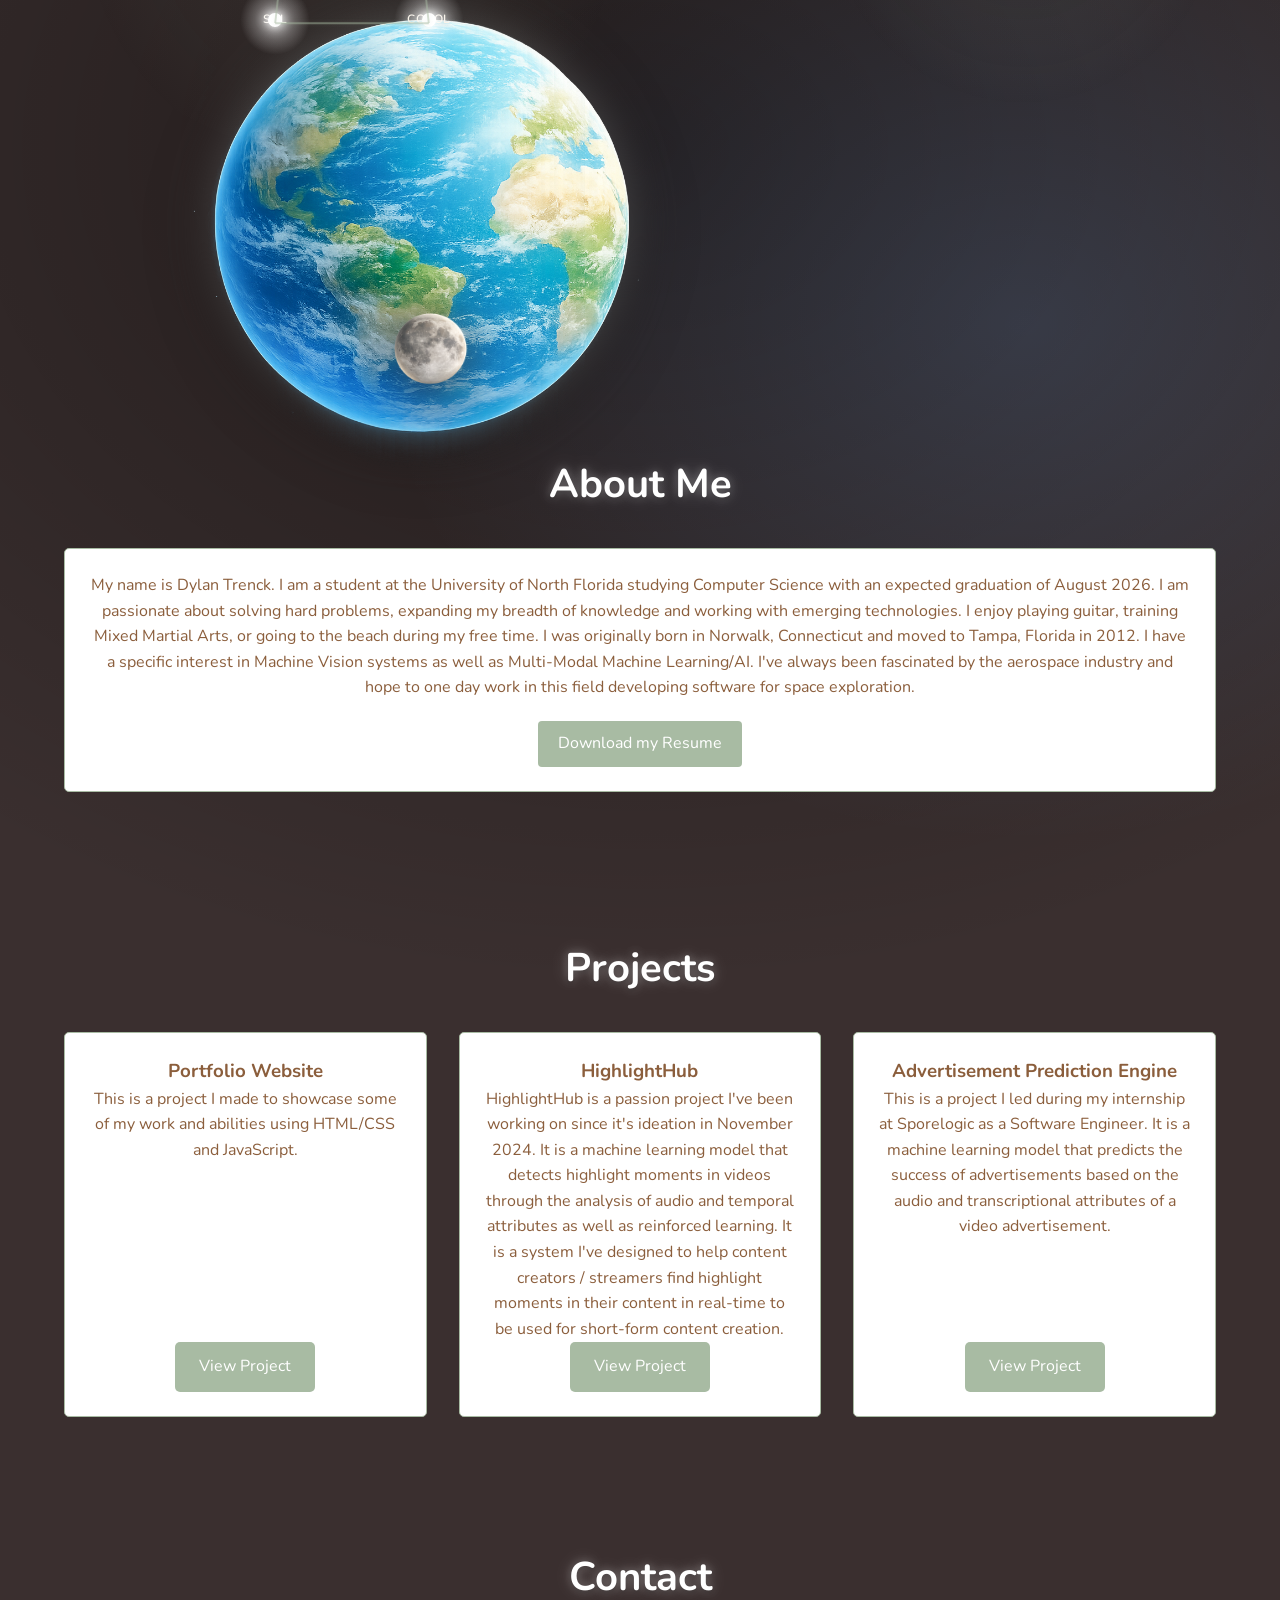
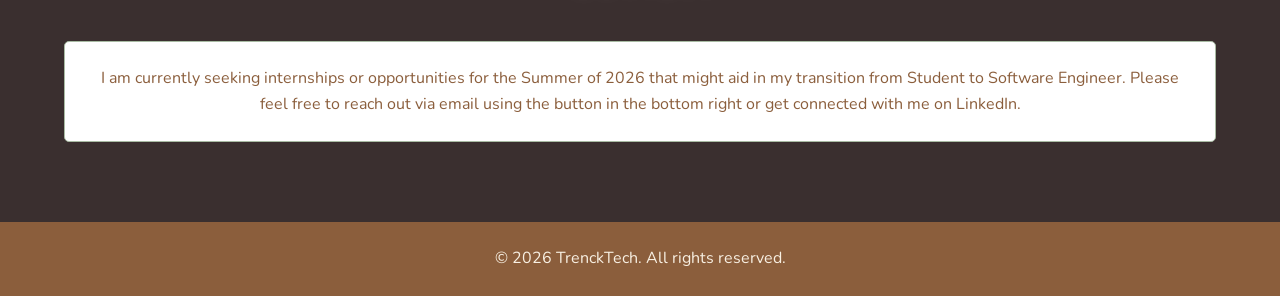
==== commit 5d427b42: "Align shoulder stars (HTML/CSS and JavaScript) with constellation lines" ====
--- a/index.html
+++ b/index.html
@@ -120,7 +120,7 @@
               
               <!-- Orion pattern: 7 stars (with lowered belt / stretched torso) -->
               <!-- Top-left shoulder: HTML/CSS (Betelgeuse) -->
-              <div class="star" data-skill="HTML/CSS" style="left: 15.8%; top: 23%;" data-level="90" data-years="4" data-projects="15">
+              <div class="star" data-skill="HTML/CSS" style="left: 15%; top: 27.5%;" data-level="90" data-years="4" data-projects="15">
                 <div class="star-glow"></div>
                 <div class="star-core"></div>
                 <div class="star-label">HTML/CSS</div>
@@ -133,7 +133,7 @@
               </div>
               
               <!-- Top-right shoulder: JavaScript (Bellatrix) -->
-              <div class="star" data-skill="JavaScript" style="left: 34.2%; top: 23%;" data-level="80" data-years="3" data-projects="10">
+              <div class="star" data-skill="JavaScript" style="left: 35%; top: 27.5%;" data-level="80" data-years="3" data-projects="10">
                 <div class="star-glow"></div>
                 <div class="star-core"></div>
                 <div class="star-label">JavaScript</div>
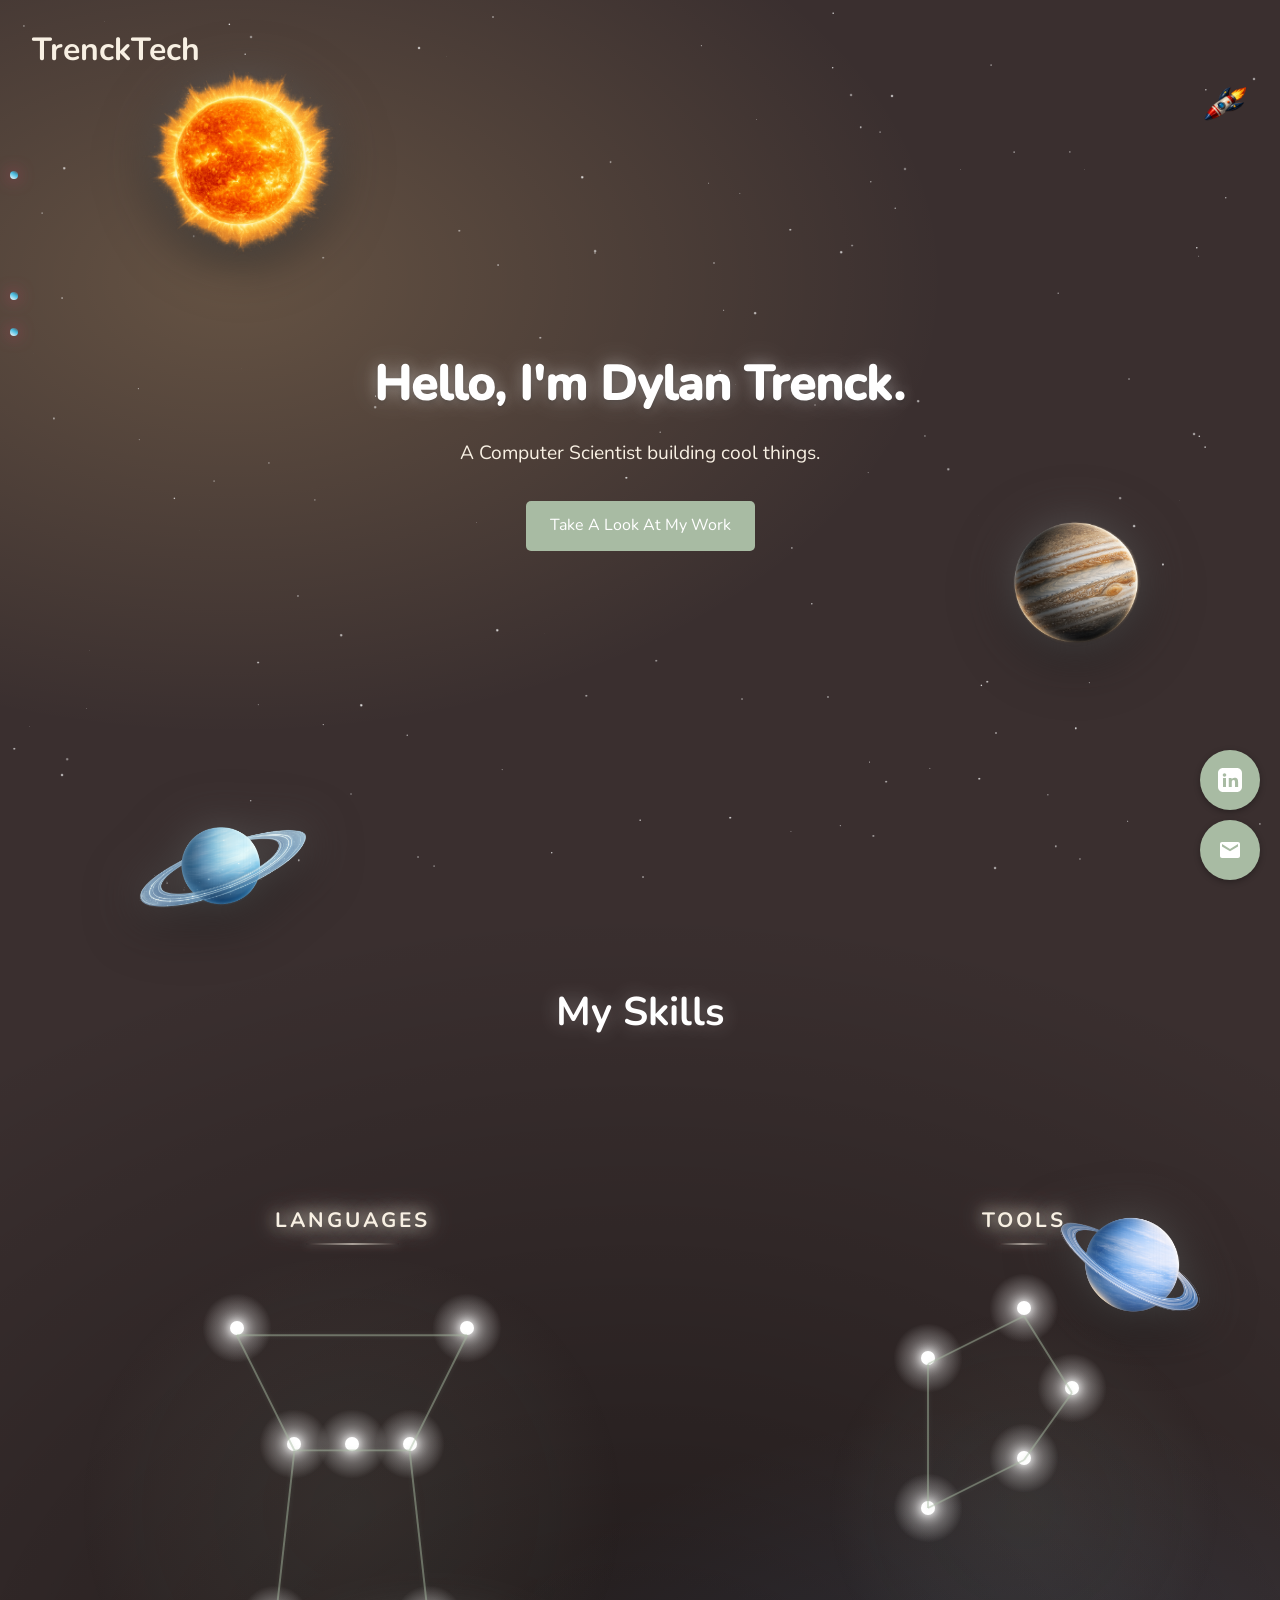
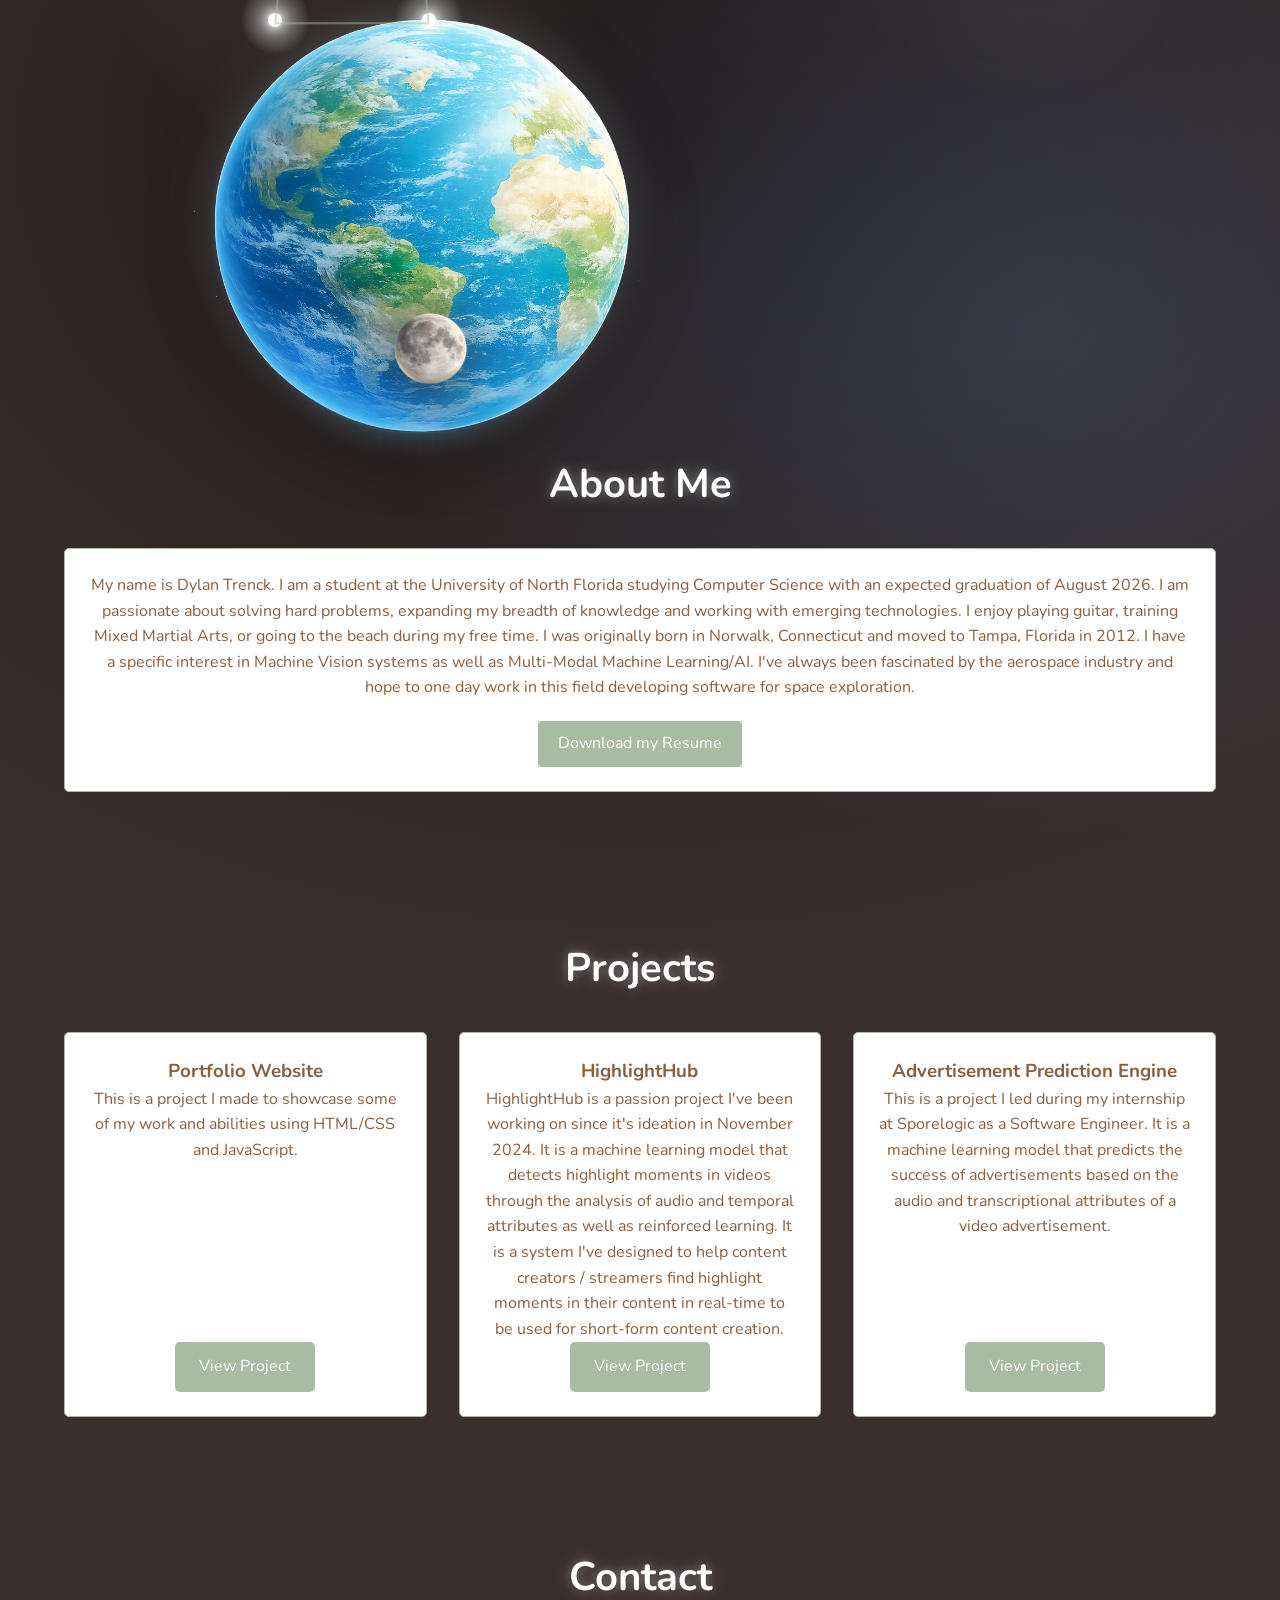
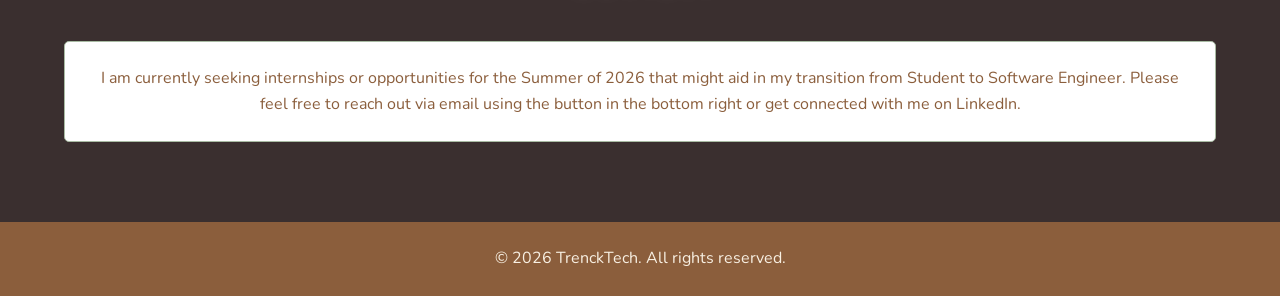
==== commit a4e2b43f: "Add shared skill tooltip panel and JS-driven hover behavior" ====
--- a/index.html
+++ b/index.html
@@ -113,6 +113,11 @@
               <line x1="1000" y1="350" x2="900" y2="400" class="constellation-line" data-constellation="tools"/>
               <line x1="900" y1="400" x2="900" y2="250" class="constellation-line" data-constellation="tools"/>
             </svg>
+            <!-- Shared tooltip panel for all skill stars -->
+            <div id="skill-tooltip" class="skill-tooltip">
+              <div class="skill-tooltip__title"></div>
+              <div class="skill-tooltip__meta"></div>
+            </div>
             
             <!-- Languages Constellation Group (Backend + Frontend combined) -->
             <div class="constellation-group" data-constellation="languages">
@@ -124,12 +129,6 @@
                 <div class="star-glow"></div>
                 <div class="star-core"></div>
                 <div class="star-label">HTML/CSS</div>
-                <div class="star-tooltip">
-                  <strong>HTML/CSS</strong><br>
-                  Level: Expert (90%)<br>
-                  Experience: 4 years<br>
-                  Projects: 15+
-                </div>
               </div>
               
               <!-- Top-right shoulder: JavaScript (Bellatrix) -->
@@ -137,12 +136,6 @@
                 <div class="star-glow"></div>
                 <div class="star-core"></div>
                 <div class="star-label">JavaScript</div>
-                <div class="star-tooltip">
-                  <strong>JavaScript</strong><br>
-                  Level: Advanced (80%)<br>
-                  Experience: 3 years<br>
-                  Projects: 10+
-                </div>
               </div>
               
               <!-- Left belt: Java -->
@@ -150,12 +143,6 @@
                 <div class="star-glow"></div>
                 <div class="star-core"></div>
                 <div class="star-label">Java</div>
-                <div class="star-tooltip">
-                  <strong>Java</strong><br>
-                  Level: Expert (90%)<br>
-                  Experience: 4 years<br>
-                  Projects: 8+
-                </div>
               </div>
               
               <!-- Center belt: Python -->
@@ -163,12 +150,6 @@
                 <div class="star-glow"></div>
                 <div class="star-core"></div>
                 <div class="star-label">Python</div>
-                <div class="star-tooltip">
-                  <strong>Python</strong><br>
-                  Level: Advanced (85%)<br>
-                  Experience: 3 years<br>
-                  Projects: 12+
-                </div>
               </div>
               
               <!-- Right belt: C -->
@@ -176,12 +157,6 @@
                 <div class="star-glow"></div>
                 <div class="star-core"></div>
                 <div class="star-label">C</div>
-                <div class="star-tooltip">
-                  <strong>C</strong><br>
-                  Level: Advanced (85%)<br>
-                  Experience: 3 years<br>
-                  Projects: 6+
-                </div>
               </div>
               
               <!-- Left foot: SQL (Saiph) -->
@@ -189,12 +164,6 @@
                 <div class="star-glow"></div>
                 <div class="star-core"></div>
                 <div class="star-label">SQL</div>
-                <div class="star-tooltip">
-                  <strong>SQL</strong><br>
-                  Level: Proficient (75%)<br>
-                  Experience: 3 years<br>
-                  Projects: 7+
-                </div>
               </div>
               
               <!-- Right foot: COBOL (Rigel) -->
@@ -202,12 +171,6 @@
                 <div class="star-glow"></div>
                 <div class="star-core"></div>
                 <div class="star-label">COBOL</div>
-                <div class="star-tooltip">
-                  <strong>COBOL</strong><br>
-                  Level: Proficient (75%)<br>
-                  Experience: 2 years<br>
-                  Projects: 3+
-                </div>
               </div>
             </div>
             
@@ -221,12 +184,6 @@
                 <div class="star-glow"></div>
                 <div class="star-core"></div>
                 <div class="star-label">OpenCV</div>
-                <div class="star-tooltip">
-                  <strong>OpenCV</strong><br>
-                  Level: Advanced (80%)<br>
-                  Experience: 2 years<br>
-                  Projects: 5+
-                </div>
               </div>
               
               <!-- Star 2: Top-center of harp -->
@@ -234,12 +191,6 @@
                 <div class="star-glow"></div>
                 <div class="star-core"></div>
                 <div class="star-label">TensorFlow</div>
-                <div class="star-tooltip">
-                  <strong>TensorFlow</strong><br>
-                  Level: Proficient (75%)<br>
-                  Experience: 2 years<br>
-                  Projects: 4+
-                </div>
               </div>
               
               <!-- Star 3: Right-center of harp -->
@@ -247,12 +198,6 @@
                 <div class="star-glow"></div>
                 <div class="star-core"></div>
                 <div class="star-label">RAG</div>
-                <div class="star-tooltip">
-                  <strong>RAG</strong><br>
-                  Level: Intermediate (70%)<br>
-                  Experience: 1 year<br>
-                  Projects: 2+
-                </div>
               </div>
               
               <!-- Star 4: Bottom-right of harp -->
@@ -260,12 +205,6 @@
                 <div class="star-glow"></div>
                 <div class="star-core"></div>
                 <div class="star-label">PyTorch</div>
-                <div class="star-tooltip">
-                  <strong>PyTorch</strong><br>
-                  Level: Intermediate (70%)<br>
-                  Experience: 1 year<br>
-                  Projects: 3+
-                </div>
               </div>
               
               <!-- Star 5: Bottom-left of harp -->
@@ -273,12 +212,6 @@
                 <div class="star-glow"></div>
                 <div class="star-core"></div>
                 <div class="star-label">scikit-learn</div>
-                <div class="star-tooltip">
-                  <strong>scikit-learn</strong><br>
-                  Level: Proficient (75%)<br>
-                  Experience: 2 years<br>
-                  Projects: 6+
-                </div>
               </div>
             </div>
           </div>
--- a/style.css
+++ b/style.css
@@ -432,7 +432,6 @@
   opacity: 0;
   transform: translateY(30px);
   transition: all 0.6s ease, opacity 0.6s ease, transform 0.6s ease;
-  pointer-events: none;
 }
 
 /* Staggered entrance animations */
@@ -582,9 +581,11 @@
 }
 
 .star:hover .star-core {
-  width: 16px;
-  height: 16px;
-  box-shadow: 0 0 10px rgba(255, 255, 255, 1);
+  width: 18px;
+  height: 18px;
+  box-shadow: 
+    0 0 14px rgba(255, 255, 255, 1),
+    0 0 26px rgba(168, 187, 163, 0.9);
 }
 
 .star-label {
@@ -601,70 +602,84 @@
     0 0 16px rgba(255, 255, 255, 0.4),
     0 2px 4px rgba(0, 0, 0, 0.3);
   pointer-events: none;
-  transition: all 0.4s ease;
   letter-spacing: 0.5px;
+  display: none; /* hide static label; language shows in tooltip only */
 }
 
 .star:hover .star-label {
-  font-size: 0.85rem;
-  text-shadow: 
-    0 0 12px rgba(255, 255, 255, 1),
-    0 0 24px rgba(255, 255, 255, 0.6),
-    0 2px 6px rgba(0, 0, 0, 0.4);
-}
-
+  /* no-op; labels are hidden, tooltip handles language display */
+}
+
+/* Legacy per-star tooltip markup is present in HTML but hidden.
+   We now use a single shared tooltip panel driven by JS. */
 .star-tooltip {
-  position: absolute;
-  bottom: calc(100% + 20px);
-  left: 50%;
-  transform: translateX(-50%) translateY(10px);
-  background: linear-gradient(135deg, rgba(58, 47, 47, 0.98) 0%, rgba(45, 35, 35, 0.98) 100%);
-  color: var(--creme);
-  padding: 1rem 1.25rem;
-  border-radius: 12px;
-  border: 1px solid var(--olive);
-  font-size: 0.875rem;
-  white-space: nowrap;
-  opacity: 0;
-  pointer-events: none;
-  transition: all 0.4s cubic-bezier(0.4, 0, 0.2, 1);
-  z-index: 100;
-  box-shadow: 
-    0 8px 32px rgba(0, 0, 0, 0.6),
-    0 0 20px rgba(168, 187, 163, 0.2),
-    inset 0 1px 0 rgba(255, 255, 255, 0.1);
-  backdrop-filter: blur(10px);
-  line-height: 1.6;
-}
-
-.star-tooltip strong {
-  color: var(--olive);
-  font-weight: 700;
-  display: block;
-  margin-bottom: 0.25rem;
-  font-size: 1rem;
-}
-
-.star-tooltip::after {
-  content: '';
-  position: absolute;
-  top: 100%;
-  left: 50%;
-  transform: translateX(-50%);
-  border: 8px solid transparent;
-  border-top-color: rgba(58, 47, 47, 0.98);
-  filter: drop-shadow(0 2px 4px rgba(0, 0, 0, 0.3));
-}
-
-.star:hover .star-tooltip {
-  opacity: 1;
-  transform: translateX(-50%) translateY(0);
+  display: none !important;
 }
 
 .star:hover .star-glow {
   animation: twinkle 1s ease-in-out infinite;
   width: 100px;
   height: 100px;
+}
+
+/* Shared skill tooltip panel (appears near hovered star) */
+.skill-tooltip {
+  position: absolute;
+  min-width: 220px;
+  max-width: 260px;
+  padding: 0.9rem 1.1rem;
+  background: linear-gradient(135deg, rgba(32, 24, 24, 0.98) 0%, rgba(20, 14, 14, 0.98) 100%);
+  border-radius: 14px;
+  border: 1px solid rgba(168, 187, 163, 0.9);
+  color: var(--creme);
+  font-size: 0.85rem;
+  box-shadow:
+    0 10px 34px rgba(0, 0, 0, 0.85),
+    0 0 26px rgba(168, 187, 163, 0.5);
+  backdrop-filter: blur(12px);
+  pointer-events: none;
+  opacity: 0;
+  transform: translate(-50%, -10px);
+  transition: opacity 0.25s ease-out, transform 0.25s ease-out;
+  z-index: 50;
+  line-height: 1.6;
+}
+
+.skill-tooltip.visible {
+  opacity: 1;
+  transform: translate(-50%, 0);
+}
+
+.skill-tooltip__title {
+  font-weight: 700;
+  letter-spacing: 0.06em;
+  margin-bottom: 0.3rem;
+  text-transform: uppercase;
+  font-size: 0.9rem;
+  text-shadow:
+    0 0 10px rgba(248, 240, 227, 0.9),
+    0 0 24px rgba(248, 240, 227, 0.6);
+}
+
+.skill-tooltip__meta {
+  font-size: 0.8rem;
+  opacity: 0.9;
+}
+
+.skill-tooltip__meta span {
+  display: block;
+}
+
+.skill-tooltip::after {
+  content: '';
+  position: absolute;
+  top: 100%;
+  left: 50%;
+  transform: translateX(-50%);
+  border-width: 8px;
+  border-style: solid;
+  border-color: rgba(32, 24, 24, 0.98) transparent transparent transparent;
+  filter: drop-shadow(0 2px 4px rgba(0, 0, 0, 0.6));
 }
 
 /* Constellation Group Hover Effect - properties merged above */
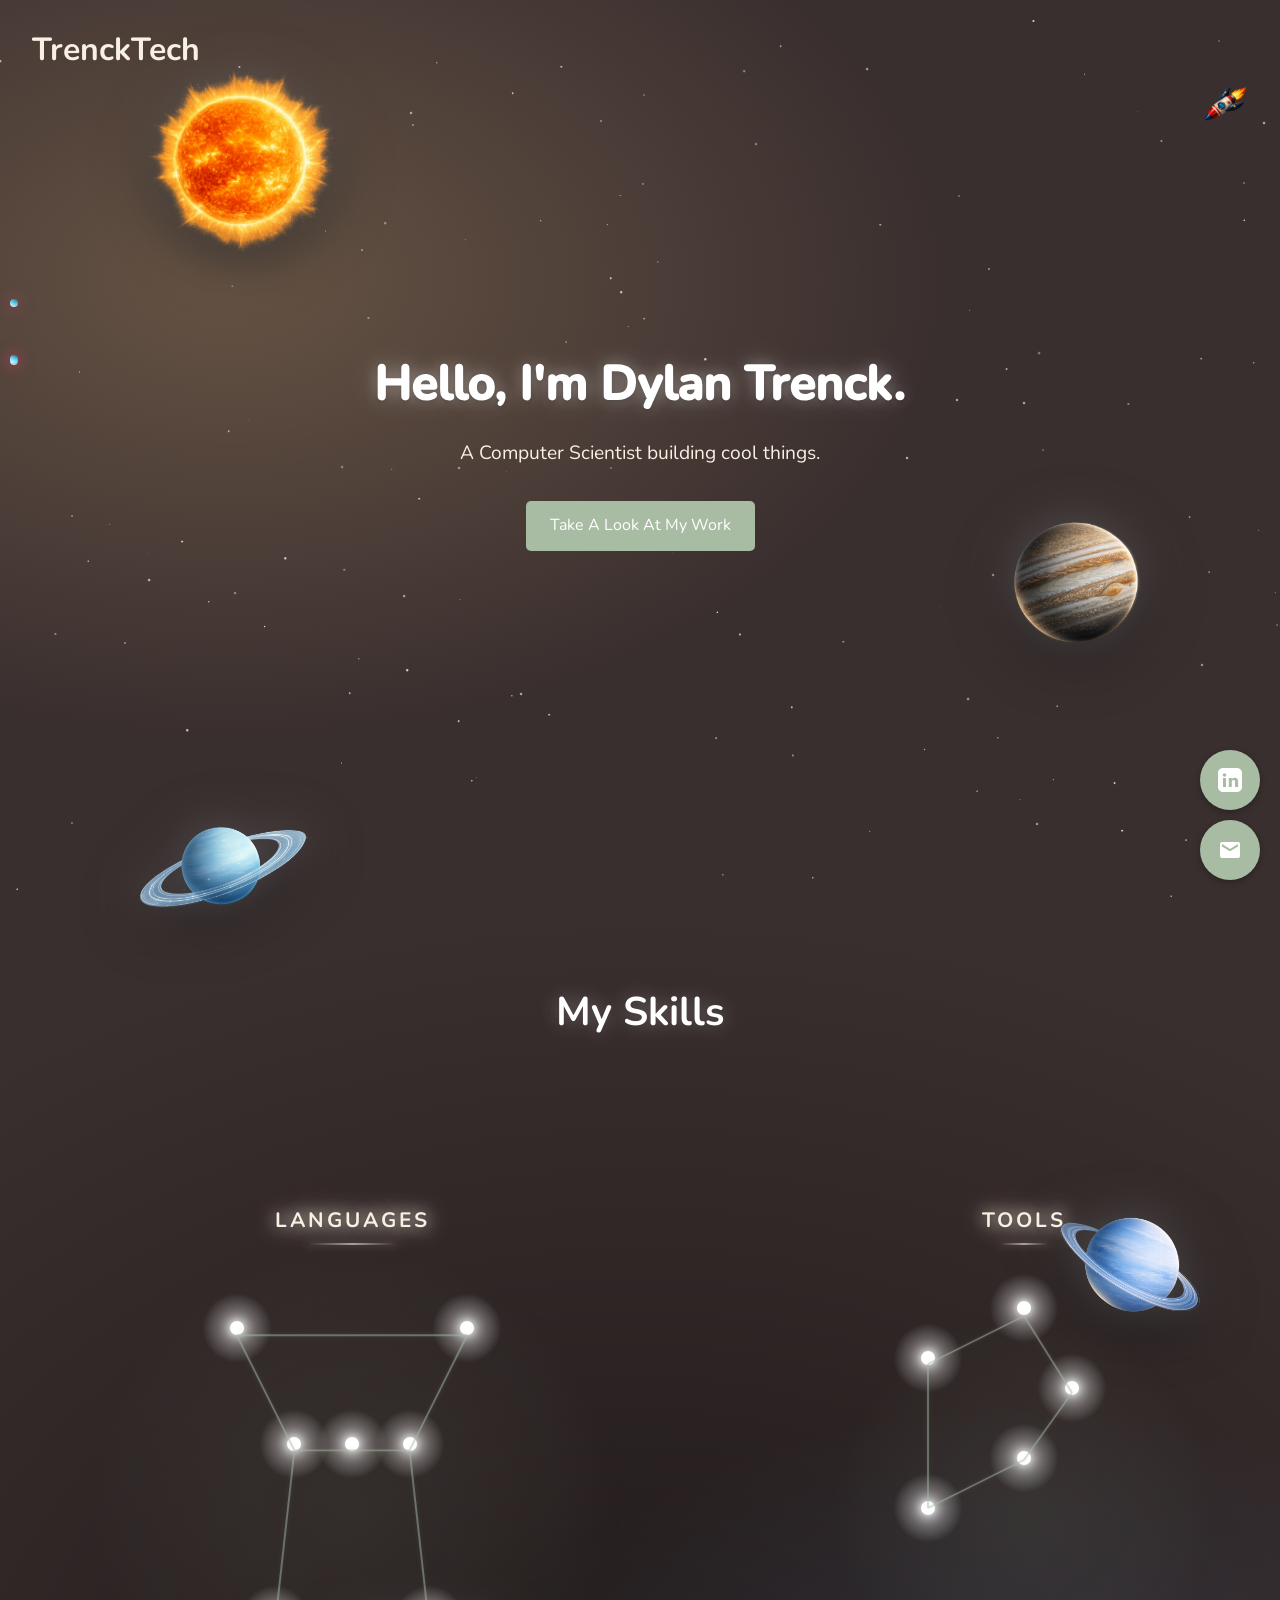
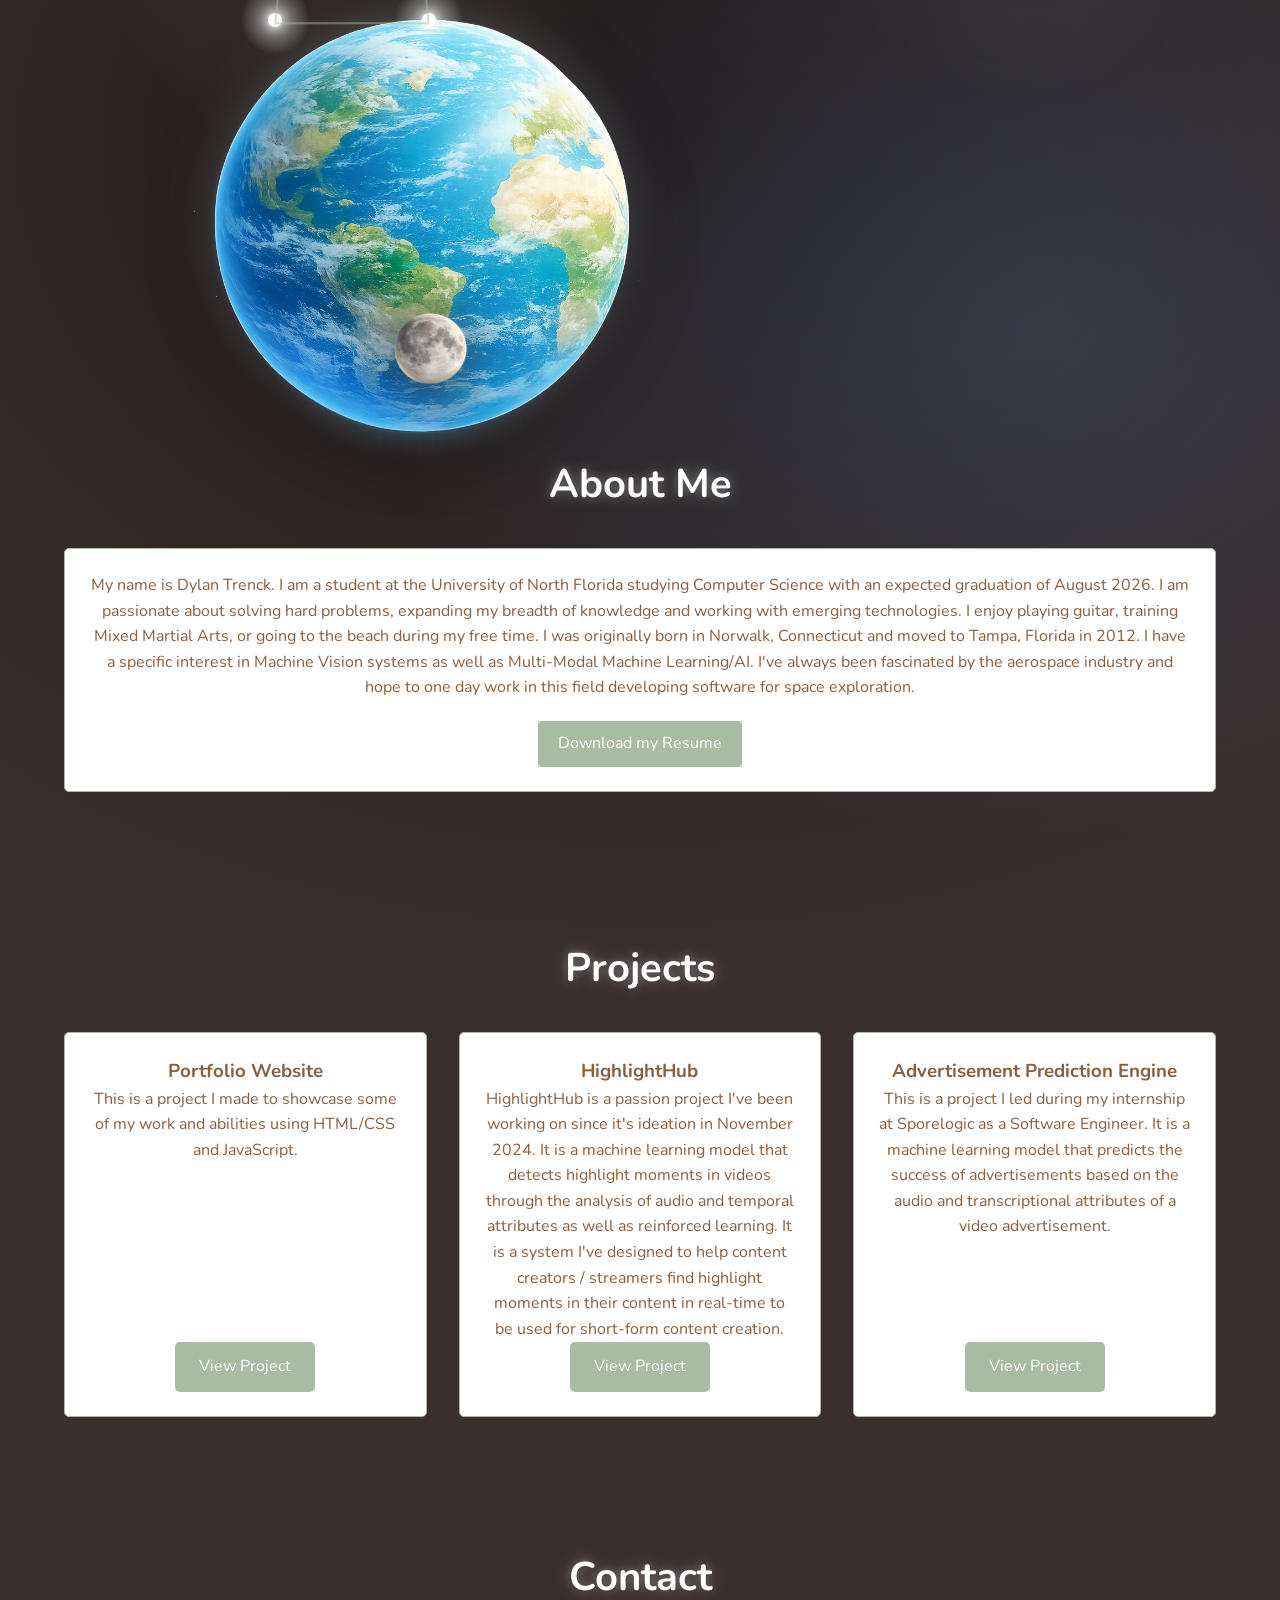
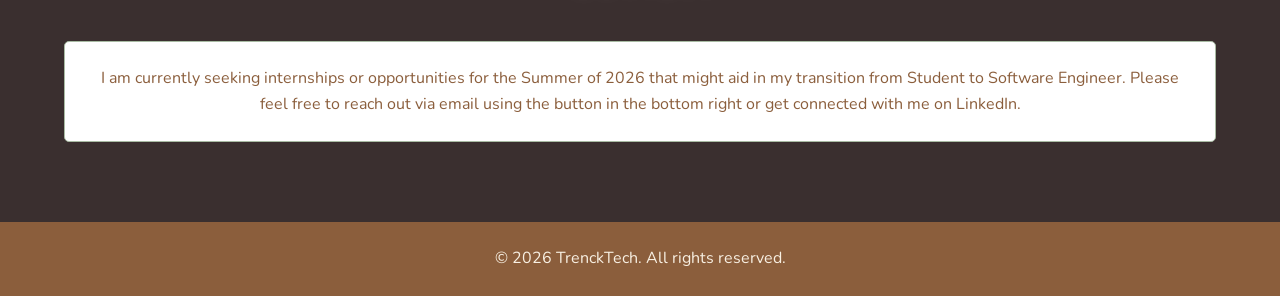
==== commit 2571ae02: "Login and Agent Dashboard" ====
--- a/index.html
+++ b/index.html
@@ -160,14 +160,14 @@
               </div>
               
               <!-- Left foot: SQL (Saiph) -->
-              <div class="star" data-skill="SQL" style="left: 18.3%; top: 64%;" data-level="75" data-years="3" data-projects="7">
+              <div class="star" data-skill="SQL" style="left: 18.3%; top: 64%;" data-level="75" data-years="3" data-projects="4">
                 <div class="star-glow"></div>
                 <div class="star-core"></div>
                 <div class="star-label">SQL</div>
               </div>
               
               <!-- Right foot: COBOL (Rigel) -->
-              <div class="star" data-skill="COBOL" style="left: 31.7%; top: 64%;" data-level="75" data-years="2" data-projects="3">
+              <div class="star" data-skill="COBOL" style="left: 31.7%; top: 64%;" data-level="75" data-years="2" data-projects="1">
                 <div class="star-glow"></div>
                 <div class="star-core"></div>
                 <div class="star-label">COBOL</div>
@@ -180,35 +180,35 @@
               
               <!-- Lyra harp pattern: 5 stars positioned to form harp shape -->
               <!-- Star 1: Top-left of harp -->
-              <div class="star" data-skill="OpenCV" style="left: 75%; top: 31.25%;" data-level="80" data-years="2" data-projects="5">
+              <div class="star" data-skill="OpenCV" style="left: 75%; top: 31.25%;" data-level="80" data-years="2" data-projects="2">
                 <div class="star-glow"></div>
                 <div class="star-core"></div>
                 <div class="star-label">OpenCV</div>
               </div>
               
               <!-- Star 2: Top-center of harp -->
-              <div class="star" data-skill="TensorFlow" style="left: 83.3%; top: 25%;" data-level="75" data-years="2" data-projects="4">
+              <div class="star" data-skill="TensorFlow" style="left: 83.3%; top: 25%;" data-level="75" data-years="2" data-projects="3">
                 <div class="star-glow"></div>
                 <div class="star-core"></div>
                 <div class="star-label">TensorFlow</div>
               </div>
               
               <!-- Star 3: Right-center of harp -->
-              <div class="star" data-skill="RAG" style="left: 87.5%; top: 35%;" data-level="70" data-years="1" data-projects="2">
+              <div class="star" data-skill="RAG" style="left: 87.5%; top: 35%;" data-level="70" data-years="1" data-projects="1">
                 <div class="star-glow"></div>
                 <div class="star-core"></div>
                 <div class="star-label">RAG</div>
               </div>
               
               <!-- Star 4: Bottom-right of harp -->
-              <div class="star" data-skill="PyTorch" style="left: 83.3%; top: 43.75%;" data-level="70" data-years="1" data-projects="3">
+              <div class="star" data-skill="PyTorch" style="left: 83.3%; top: 43.75%;" data-level="70" data-years="1" data-projects="2">
                 <div class="star-glow"></div>
                 <div class="star-core"></div>
                 <div class="star-label">PyTorch</div>
               </div>
               
               <!-- Star 5: Bottom-left of harp -->
-              <div class="star" data-skill="scikit-learn" style="left: 75%; top: 50%;" data-level="75" data-years="2" data-projects="6">
+              <div class="star" data-skill="scikit-learn" style="left: 75%; top: 50%;" data-level="75" data-years="2" data-projects="3">
                 <div class="star-glow"></div>
                 <div class="star-core"></div>
                 <div class="star-label">scikit-learn</div>
--- a/style.css
+++ b/style.css
@@ -393,6 +393,7 @@
   opacity: 0;
   transition: opacity 0.6s ease, transform 0.6s ease, color 0.4s ease, text-shadow 0.4s ease;
   margin-bottom: 20px;
+  pointer-events: none;
 }
 
 .constellation-label::after {
@@ -413,15 +414,6 @@
   transform: translate(-50%, 0);
 }
 
-.constellation-group:hover .constellation-label {
-  color: var(--creme);
-  text-shadow: 
-    0 0 15px rgba(248, 240, 227, 0.8),
-    0 0 30px rgba(248, 240, 227, 0.5),
-    0 2px 6px rgba(0, 0, 0, 0.6);
-  transform: translate(-50%, 0) scale(1.1);
-}
-
 /* Scroll reveal for constellation groups */
 .constellation-group {
   position: absolute;
@@ -432,6 +424,8 @@
   opacity: 0;
   transform: translateY(30px);
   transition: all 0.6s ease, opacity 0.6s ease, transform 0.6s ease;
+  /* Let pointer events reach stars in the group below in the DOM (Languages under Tools). */
+  pointer-events: none;
 }
 
 /* Staggered entrance animations */
@@ -476,13 +470,13 @@
   opacity: 1;
 }
 
-.constellation-group:hover::before {
-  opacity: 1;
-  background: radial-gradient(circle, rgba(168, 187, 163, 0.15) 0%, rgba(168, 187, 163, 0.06) 50%, transparent 70%);
-}
-
+/* Explicit hit target: .star has only absolutely positioned children (all pointer-events: none),
+   so without width/height the box collapses to ~0×0 and hover/tooltips never fire. */
 .constellation-group .star {
   pointer-events: auto;
+  width: 100px;
+  height: 100px;
+  box-sizing: border-box;
 }
 
 .constellation-group.visible {
@@ -534,13 +528,7 @@
 }
 
 .star:hover {
-  transform: translate(-50%, -50%) scale(1.2);
   z-index: 20;
-}
-
-/* Underglow effect */
-.star::before {
-  content: none; /* remove extra shadowy underglow for a cleaner look */
 }
 
 .star-glow {
@@ -578,14 +566,6 @@
 /* Background circle to cover lines behind star */
 .star-core::before {
   content: none;
-}
-
-.star:hover .star-core {
-  width: 18px;
-  height: 18px;
-  box-shadow: 
-    0 0 14px rgba(255, 255, 255, 1),
-    0 0 26px rgba(168, 187, 163, 0.9);
 }
 
 .star-label {
@@ -606,10 +586,6 @@
   display: none; /* hide static label; language shows in tooltip only */
 }
 
-.star:hover .star-label {
-  /* no-op; labels are hidden, tooltip handles language display */
-}
-
 /* Legacy per-star tooltip markup is present in HTML but hidden.
    We now use a single shared tooltip panel driven by JS. */
 .star-tooltip {
@@ -622,7 +598,7 @@
   height: 100px;
 }
 
-/* Shared skill tooltip panel (appears near hovered star) */
+/* Shared skill tooltip panel (beside hovered star; JS flips left if needed) */
 .skill-tooltip {
   position: absolute;
   min-width: 220px;
@@ -639,15 +615,16 @@
   backdrop-filter: blur(12px);
   pointer-events: none;
   opacity: 0;
-  transform: translate(-50%, -10px);
-  transition: opacity 0.25s ease-out, transform 0.25s ease-out;
+  /* JS controls vertical centering (top = star center) */
+  transform: translateY(-50%);
+  transition: opacity 0.25s ease-out;
   z-index: 50;
   line-height: 1.6;
 }
 
 .skill-tooltip.visible {
   opacity: 1;
-  transform: translate(-50%, 0);
+  transform: translateY(-50%);
 }
 
 .skill-tooltip__title {
@@ -673,24 +650,23 @@
 .skill-tooltip::after {
   content: '';
   position: absolute;
-  top: 100%;
-  left: 50%;
-  transform: translateX(-50%);
-  border-width: 8px;
+  top: 50%;
+  left: -8px; /* arrow points toward the star (tooltip is on the right) */
+  transform: translateY(-50%);
   border-style: solid;
-  border-color: rgba(32, 24, 24, 0.98) transparent transparent transparent;
+  border-width: 8px 8px 8px 0;
+  border-color: transparent rgba(32, 24, 24, 0.98) transparent transparent;
   filter: drop-shadow(0 2px 4px rgba(0, 0, 0, 0.6));
 }
 
+.skill-tooltip--left::after {
+  left: auto;
+  right: -8px; /* arrow points toward the star (tooltip is on the left) */
+  border-width: 8px 0 8px 8px;
+  border-color: transparent transparent transparent rgba(32, 24, 24, 0.98);
+}
+
 /* Constellation Group Hover Effect - properties merged above */
-
-.constellation-group:hover .star {
-  transform: translate(-50%, -50%) scale(1.15);
-}
-
-.constellation-group:hover .constellation-lines {
-  opacity: 0.6;
-}
 
 /* Animations */
 @keyframes twinkle {
@@ -740,11 +716,6 @@
   .star-glow {
     width: 60px;
     height: 60px;
-  }
-  
-  .star::before {
-    width: 80px;
-    height: 80px;
   }
 }
 
